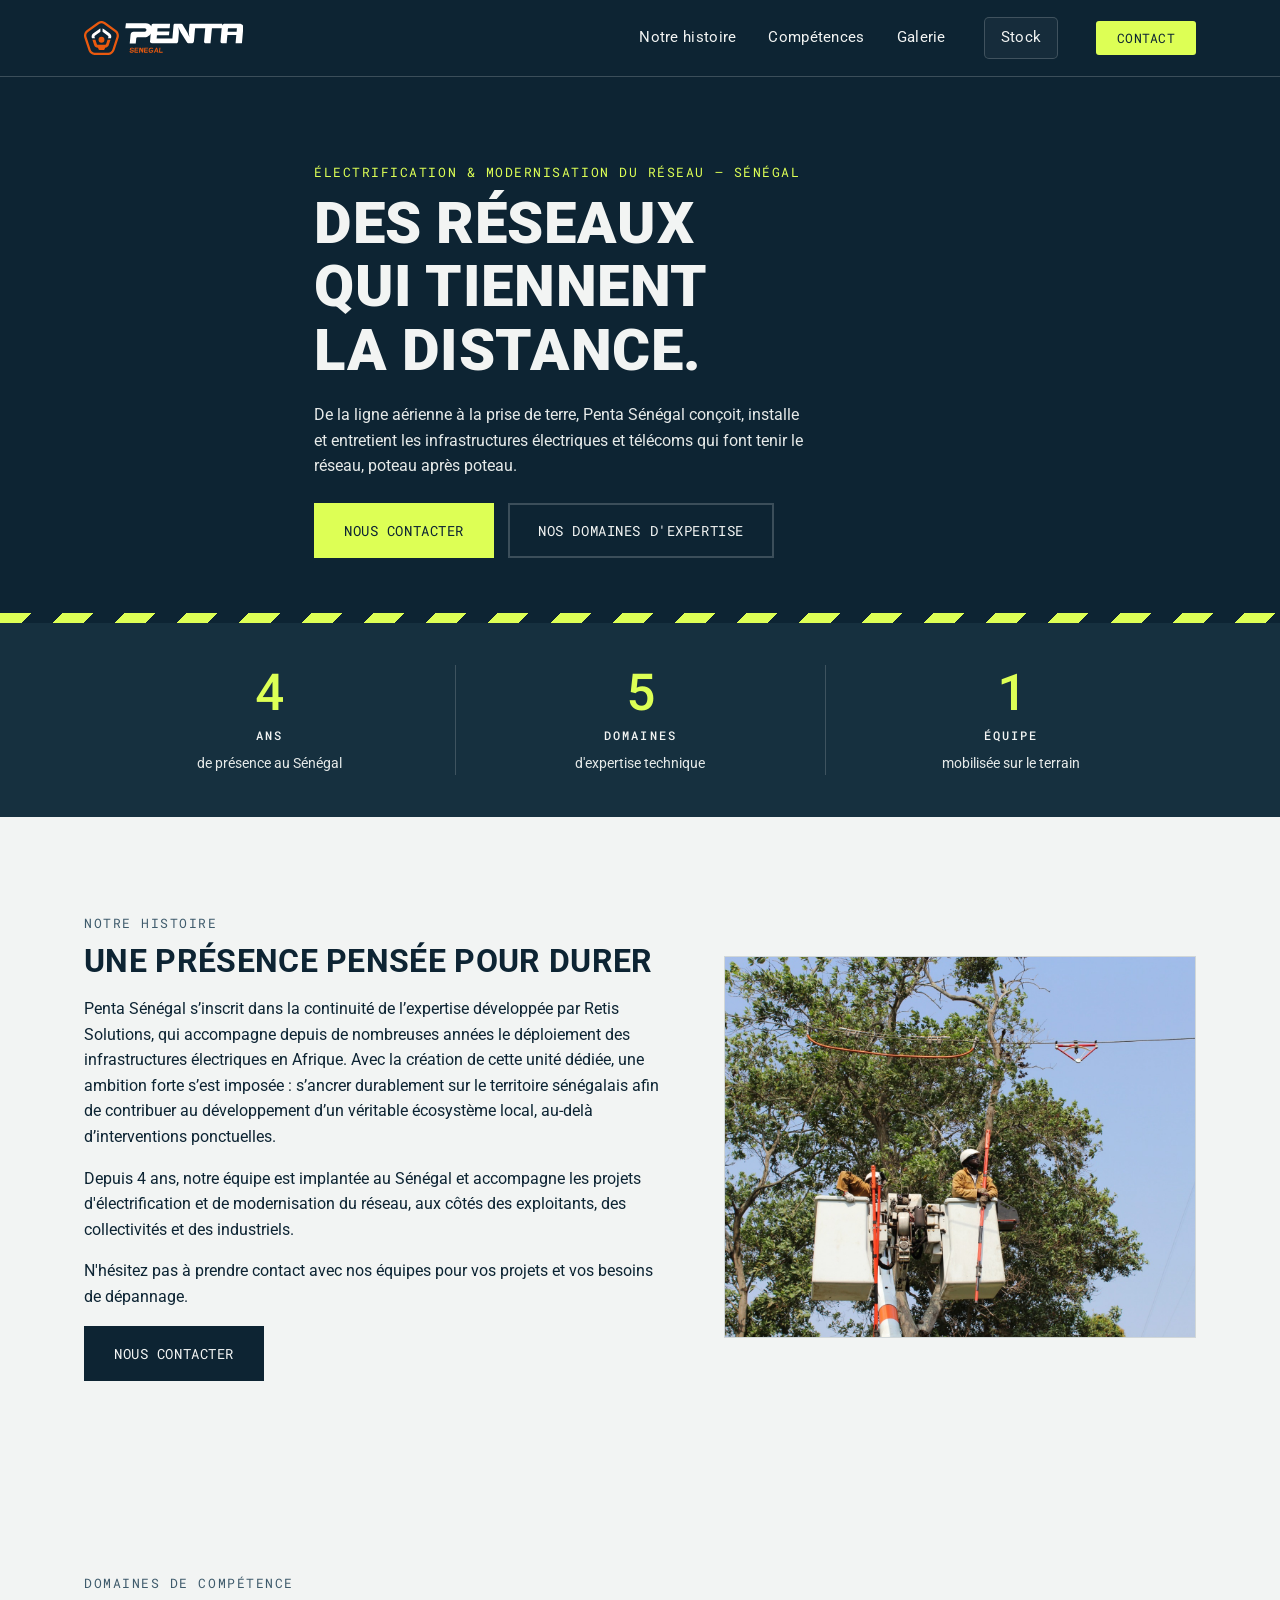
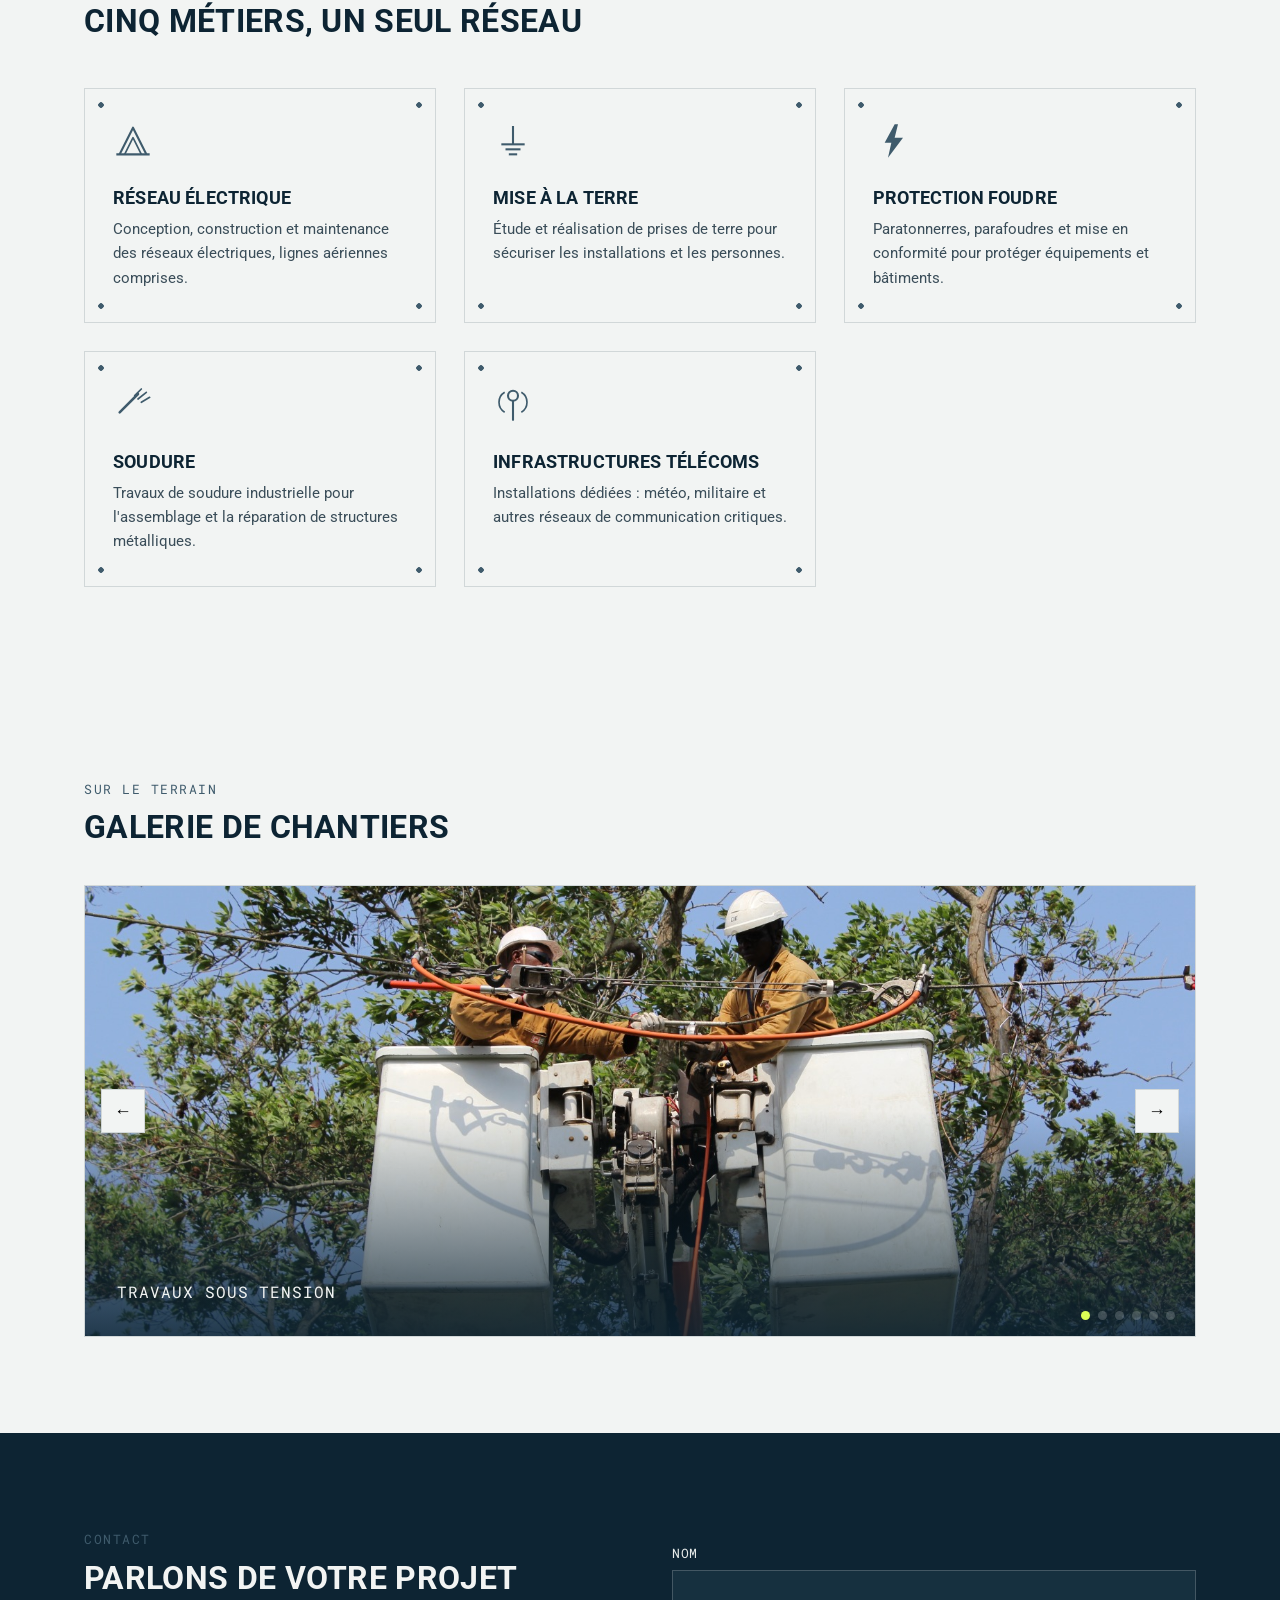
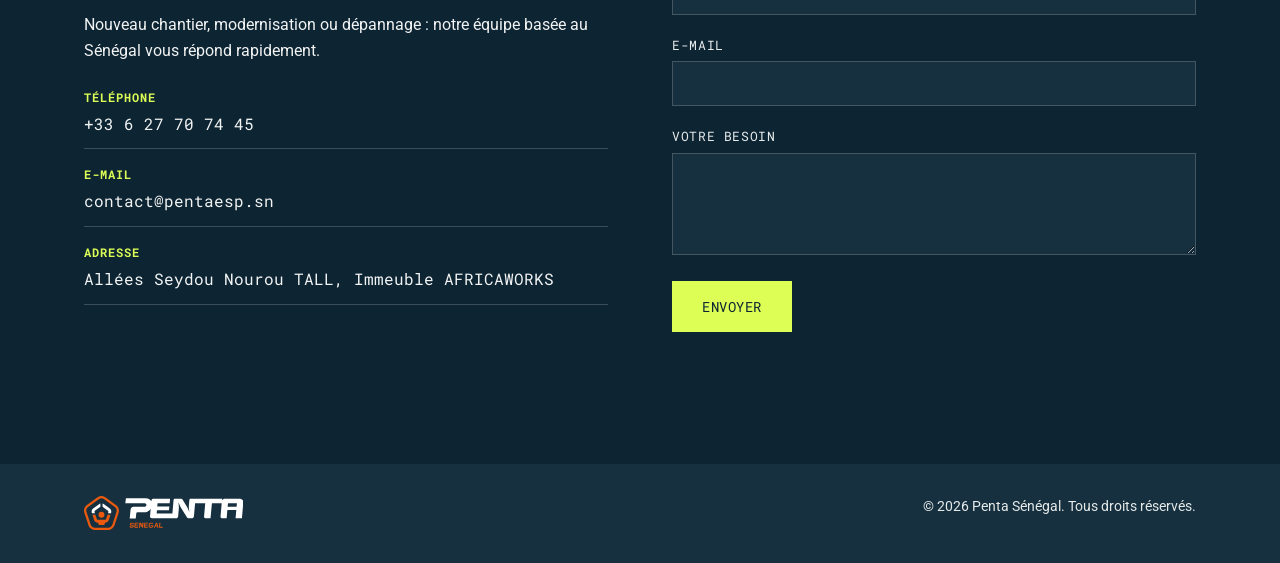
==== index.html @ 2e2f84c2 "Update index.html" ====
<!DOCTYPE html>
<html lang="fr">
<head>
<meta charset="UTF-8">
<meta name="viewport" content="width=device-width, initial-scale=1.0">
<title>Penta Sénégal — Réseaux électriques &amp; infrastructures</title>
<meta name="description" content="Penta Sénégal accompagne l'électrification et la modernisation du réseau : lignes aériennes, mise à la terre, protection foudre, soudure, infrastructures télécoms.">

<!-- 🔧 POLICE DU SITE : Roboto pour les titres et le texte, Roboto Mono pour
     les données techniques (stock, repères chiffrés). Pour changer de police,
     modifiez ce lien Google Fonts + les variables --font-* tout en haut de style.css -->
<link rel="preconnect" href="https://fonts.googleapis.com">
<link rel="preconnect" href="https://fonts.gstatic.com" crossorigin>
<link href="https://fonts.googleapis.com/css2?family=Roboto:wght@400;500;700;900&family=Roboto+Mono:wght@400;500&display=swap" rel="stylesheet">
<link rel="icon" type="image/svg+xml" href="favicon.svg">
<link rel="stylesheet" href="style.css">
</head>
<body>

<!-- 🔧 LOGO — sprite SVG unique réutilisé dans l'en-tête et le pied de page.
     Pour changer le logo, remplacez uniquement le contenu de ce <symbol>
     par le code interne d'un autre fichier .svg (garder le viewBox à jour). -->
<svg style="display:none" aria-hidden="true" xmlns="http://www.w3.org/2000/svg">
  <symbol id="logo-penta-senegal" viewBox="0 0 1199.71 256">
    <defs>
      <style>
      .cls-1 {
        fill: #fff;
      }

      .cls-2 {
        fill: #ea590e;
      }
      </style>
    </defs>
  <g id="Calque_1-2" data-name="Calque 1">
    <g>
      <path class="cls-2" d="M445.53,235.56c-.23,3.49-4.57,3.42-9.24,2.41l-9.67-20.67-2.74-7.49c.06,4.69.39,8.7.05,13.18l-.95,12.59c-.13,1.7-1.39,2.9-3.08,2.89l-5.59-.05,2.25-35.29c.1-1.57,1.33-2.29,2.78-2.25l9.29.26,7.1,15.43,3.12,8c-.84-6.39-.51-12.23.05-18.61.12-1.4-.25-4.03,1.08-4.79,2.54-.65,5.24-.11,7.86-.24l-2.32,34.63Z"/>
      <path class="cls-2" d="M363.86,238.67l-10.65.04c-6.49.02-10.81-5.73-9.71-12.45l7.34-.02c-.45,2.72,1.07,5.82,4.06,5.79l8.34-.1c2.48-.03,3.72-2.04,3.97-4.28.21-1.82-.37-3.36-2.38-3.73l-13.31-2.4c-5-.9-7.04-4.83-6.62-9.53.46-5.12,3.12-9.24,8.57-10.51,4.19-.98,8.92-.85,13.4-.43,5.89.55,9.43,6.04,8.35,11.4l-7.15-.16c.13-1.98-.66-4.65-2.75-4.67l-8.89-.09c-1.91-.02-3.28,1.62-3.62,2.82-.52,1.88-.35,4.2,1.66,4.61l13.71,2.79c2.66.54,5.71,2.14,6.43,4.98s.46,6.57-.7,9.38c-1.63,3.93-5.78,6.12-10.05,6.59Z"/>
      <path class="cls-2" d="M507.51,232.35c3.56-.04,5.44-3.68,5.98-6.97l-11.18.05.08-5.93,19.03.51-.43,5.72c-.54,7.13-6.32,12.81-13.61,13.29l-9.99-.07c-6.46-.66-11.14-6.05-10.62-12.45l.99-12.21c.58-7.14,6.55-12.56,13.72-13l9.63.05c5.01.03,9.25,3.65,10.48,8.95-2.85-.11-5.69.13-8.58-.58-.93-.23-1.7-1.83-3.22-1.79l-9.37.23c-3.13.7-5.1,4.05-5.35,7.08l-.88,10.78c-.25,3.11,1.94,6.47,5.15,6.43l8.15-.09Z"/>
      <path class="cls-2" d="M479.51,222.46h-19.58s-.71,9.33-.71,9.33h20.99s-.5,6.61-.5,6.61l-23.74-.03c-2.23-.34-4.65-1.95-4.44-4.43l2.81-32.95h28.57s-.55,6.47-.55,6.47h-21.04s-.63,8.53-.63,8.53h19.45s-.63,6.46-.63,6.46Z"/>
      <path class="cls-2" d="M407.21,222.57l-19.64.1-.76,9.33h21.07s-.59,6.46-.59,6.46h-23.88c-2-.33-4.46-1.8-4.27-4.07l2.81-33.22h28.54s-.45,6.47-.45,6.47l-21.17-.02-.66,8.56h19.53s-.52,6.39-.52,6.39Z"/>
      <path class="cls-2" d="M553.63,238.88l-2.59-8.8h-13.88s-4.2,8.56-4.2,8.56l-7.72-.11,17.79-36.83c3.49-.52,6.88-.21,7.68,2.41l10.66,34.74-7.75.03ZM549.58,223.66l-3.83-12.92-6.07,13.19,9.89-.27Z"/>
      <path class="cls-2" d="M592.8,232.24l-.47,6.69-23.21-.2c-2.61-.02-4.33-2.35-4.12-4.76l2.82-32.41h7.49s-2.69,30.66-2.69,30.66l20.18.02Z"/>
      <path class="cls-1" d="M713.56,71.21c1.19,9,1.02,17.67.21,26.84l-4.78,53.62c-.77,8.68-6.66,15.31-15.28,15.32l-182.24.03c-7.95,0-15.11-4.16-14.48-11.59l4.93-57.92c.63-.77-.43-1.34-.58-.66-5.32,9.97-13.74,17.13-24.21,20.93-6.88,2.49-13.84,3.99-21.34,4l-53.38.06c-4.59.11-8.17,3.08-8.64,7.68l-4.04,39.52h-45.43s2.03-22.04,2.03-22.04l4.47-44.55c1.15-11.43,10.21-20.68,22.22-20.78l85.23-.71c6.27-.05,10.43-5.05,11.33-10.68.64-3.98.45-8.08-2.51-11.01-2.73-2.71-6.71-3.96-10.77-3.96l-73.93-.02-71.4.05,4.82-38.23,149.48.02c17.35.88,33.98,6.49,41.02,23.16-.07,1.03,1.12.69.86-.2l1.46-10.75c2.03-7.89,9.2-9.39,17.35-9.43h122.42s-3,34.65-3,34.65l-91.5-.03-2.16,24.81h91.07s-2.41,27.79-2.41,27.79l-91.08-.02-2.19,24.77,118.37.02,8.92-101.68c.37-4.17,2.74-7.25,6.19-8.94,2.54-.87,4.97-1.45,7.76-1.45l43.39.1c3.95,0,6.96,2.09,8.94,5.29l32.97,53.36,6.5,12.62,13.07,29.08-3.27-25.82c-1.02-8.03-.95-15.8-.21-23.94l3.92-43.11c.28-3.05,3.13-7.51,6.7-7.51l240.25-.08-.85,13.54c3.93-8.8,11.49-13.56,21.04-13.55l108.81.09c13.65.01,27.67,6.52,30.09,20.12l-.21,9.45-10.25,116.46c0,.92-.27,1.02-1.04,1.01l-46.67-.05.08-2.46,5.18-59.54h-67.03s-5.38,62.06-5.38,62.06l-36.14-.04c-6.16.05-10.05-4.47-10.39-10.7l8.86-101.77h-73.32s-9.76,112.49-9.76,112.49l-40.81-.06c-5.39,0-8.4-4.39-8.91-9.74l8.92-102.71-76.4-.04-8.43,96.76c-.82,8.08-4.77,15.73-12.79,15.7l-29.23-.11c-2.84-.01-6.91-.68-8.61-3.38l-48.25-76.56-7.58-15.48-10.48-24.65M1149.15,80.56l2.24-26.19h-67.03s-2.25,26.24-2.25,26.24l67.05-.05Z"/>
      <g>
        <path class="cls-2" d="M136.94,0c8.13,1.62,16.57,3.65,23.72,8.9l82.29,60.43c18.63,13.68,24.09,37.76,17.06,59.2l-29.46,89.93c-6.56,20.02-22.81,34.93-43.61,37.54h-108.96c-19.11-1.81-37.52-15.17-43.66-33.82L1.89,123.67c-1.21-3.66-1.21-7.04-1.63-10.61-1.83-15.56,6.37-34.81,19.22-44.09L99.55,11.15c8.39-6.06,17.38-9.84,27.39-11.15h10ZM182.54,238.92c15.14-1.25,26.73-11.09,31.3-25.14l30.61-94.13c4.28-13.16-.85-28.52-12-36.7l-80.73-59.19c-11.94-8.75-28.41-8.38-40.33.21L30.65,82.16c-11.86,8.55-16.1,24.47-11.58,38.21l31.55,95.96c4.31,13.12,16.51,21.25,29.99,22.61h101.93Z"/>
        <g>
          <path class="cls-2" d="M187.43,178.75c-3.58,13.15-15.08,21.63-28.39,21.8l-3.21,9.42c-1.5,4.39-6.06,7.61-10.87,7.61h-25.55c-4.72,0-9.18-3.02-10.69-7.33l-3.39-9.73c-13.37.35-25.09-7.96-29.18-20.74l-12.78-39.28,22.7.09,11.02,33.74c1.33,2.59,3.85,4.56,7,4.56l55.16-.02c3.75,0,6.51-2.73,7.48-6.05l10.62-32.3h22.64s-12.56,38.25-12.56,38.25Z"/>
          <path class="cls-1" d="M180.8,130.22l3.08-9.76c1.15-3.94-.69-6.95-3.79-9.21l-40.35-29.55.02-24.47c3.19.84,5.67,2.03,8.25,3.79l44.16,32.13c12.02,8.74,17.03,23.31,11.07,37.2l-22.44-.13Z"/>
          <path class="cls-1" d="M79.53,120.59l2.98,9.45-22.58-.08c-5.28-12.1-2.59-27.16,8.38-35.12l45.45-32.96c3.18-1.99,5.98-3.85,9.65-4.62l-.02,24.27-41.7,30.15c-2.77,2-3.39,5.81-2.17,8.9Z"/>
          <ellipse class="cls-2" cx="131.63" cy="141.28" rx="22.07" ry="22.07"/>
        </g>
      </g>
    </g>
  </g>
  </symbol>
</svg>

<!-- ============ EN-TÊTE / NAVIGATION ============ -->
<header class="site-header" id="top">
  <div class="container header-inner">
    <!-- 🔧 LOGO : le dessin se modifie dans le <symbol id="logo-penta-senegal">
         tout en haut du body, pas ici. -->
    <a href="#top" class="logo" aria-label="Penta Sénégal">
      <svg class="logo-svg" viewBox="0 0 1199.71 256" role="img" aria-label="Penta Sénégal"><use href="#logo-penta-senegal"></use></svg>
    </a>

    <nav class="main-nav" id="main-nav">
      <a href="#histoire">Notre histoire</a>
      <a href="#competences">Compétences</a>
      <a href="#galerie">Galerie</a>
      <a href="stock.html" class="nav-stock">Stock</a>
      <a href="#contact" class="nav-cta">Contact</a>
    </nav>

    <button class="nav-toggle" id="nav-toggle" aria-label="Ouvrir le menu" aria-expanded="false">
      <span></span><span></span><span></span>
    </button>
  </div>
</header>

<main>

  <!-- ============ HERO ============ -->
  <section class="hero" id="accueil">
    <div class="container hero-inner">
      <p class="eyebrow">Électrification &amp; modernisation du réseau — Sénégal</p>
      <h1>Des réseaux<br>qui tiennent<br>la distance.</h1>
      <p class="hero-lead">
        De la ligne aérienne à la prise de terre, Penta Sénégal conçoit,
        installe et entretient les infrastructures électriques et
        télécoms qui font tenir le réseau, poteau après poteau.
      </p>
      <div class="hero-actions">
        <a href="#contact" class="btn btn-primary">Nous contacter</a>
        <a href="#competences" class="btn btn-outline">Nos domaines d'expertise</a>
      </div>
    </div>
  </section>

  <div class="hazard-stripe" aria-hidden="true"></div>

  <!-- Bandeau de repères façon "plaque signalétique" -->
  <section class="stats-strip">
  <div class="container stats-grid">

    <div class="stat">
      <span class="stat-number">4</span>
      <span class="stat-unit">ANS</span>
      <span class="stat-label">de présence au Sénégal</span>
    </div>

    <div class="stat">
      <span class="stat-number">5</span>
      <span class="stat-unit">DOMAINES</span>
      <span class="stat-label">d'expertise technique</span>
    </div>

    <div class="stat">
      <span class="stat-number">1</span>
      <span class="stat-unit">ÉQUIPE</span>
      <span class="stat-label">mobilisée sur le terrain</span>
    </div>

  </div>
</section>

  <!-- ============ HISTOIRE ============ -->
  <section class="histoire" id="histoire">
    <div class="container histoire-grid">
      <div class="histoire-text">
        <p class="eyebrow">Notre histoire</p>
        <h2>Une présence pensée pour durer</h2>
        <!-- MODIFIER ICI : texte de présentation -->
        <p>
          Penta Sénégal s’inscrit dans la continuité de l’expertise développée par Retis Solutions, 
          qui accompagne depuis de nombreuses années le déploiement des infrastructures électriques en Afrique. 
          Avec la création de cette unité dédiée, une ambition forte s’est imposée : 
          s’ancrer durablement sur le territoire sénégalais afin de contribuer au développement d’un véritable écosystème local, au-delà d’interventions ponctuelles.
        </p>
        <p>
          Depuis 4 ans, notre équipe est implantée au Sénégal et accompagne
          les projets d'électrification et de modernisation du réseau, aux
          côtés des exploitants, des collectivités et des industriels.
        </p>
        <p>
          N'hésitez pas à prendre contact avec nos équipes pour vos
          projets et vos besoins de dépannage.
        </p>
        <a href="#contact" class="btn btn-dark">Nous contacter</a>
      </div>

      <div class="histoire-visual">
        <!-- 🔧 IMAGE DE LA SECTION HISTOIRE : pour changer la photo,
             remplacez le fichier images/test.jpeg par la vôtre (même nom),
             ou changez directement le "src" ci-dessous. -->
        <img src="photo senegal 01.jpg" alt="Matériel de raccordement électrique utilisé par Penta Sénégal">
      </div>
    </div>
  </section>

  <!-- ============ DOMAINES DE COMPÉTENCE ============ -->
  <section class="competences" id="competences">
    <div class="container">
      <p class="eyebrow">Domaines de compétence</p>
      <h2>Cinq métiers, un seul réseau</h2>

      <div class="competences-grid">

        <article class="plate">
          <svg class="plate-icon" viewBox="0 0 48 48" fill="none">
            <path d="M8 40 L24 8 L40 40" stroke="var(--steel)" stroke-width="2.5" stroke-linejoin="round"/>
            <path d="M14 40 L24 20 L34 40" stroke="var(--steel)" stroke-width="2" stroke-linejoin="round"/>
            <line x1="4" y1="40" x2="44" y2="40" stroke="var(--steel)" stroke-width="2.5"/>
          </svg>
          <h3>Réseau électrique</h3>
          <p>Conception, construction et maintenance des réseaux électriques, lignes aériennes comprises.</p>
        </article>

        <article class="plate">
          <svg class="plate-icon" viewBox="0 0 48 48" fill="none">
            <line x1="24" y1="6" x2="24" y2="28" stroke="var(--steel)" stroke-width="2.5"/>
            <line x1="10" y1="28" x2="38" y2="28" stroke="var(--steel)" stroke-width="2.5"/>
            <line x1="15" y1="34" x2="33" y2="34" stroke="var(--steel)" stroke-width="2.5"/>
            <line x1="19" y1="40" x2="29" y2="40" stroke="var(--steel)" stroke-width="2.5"/>
          </svg>
          <h3>Mise à la terre</h3>
          <p>Étude et réalisation de prises de terre pour sécuriser les installations et les personnes.</p>
        </article>

        <article class="plate">
          <svg class="plate-icon" viewBox="0 0 48 48" fill="none">
            <path d="M26 4 L14 26 H22 L18 44 L36 20 H26 L30 4 Z" fill="var(--steel)"/>
          </svg>
          <h3>Protection foudre</h3>
          <p>Paratonnerres, parafoudres et mise en conformité pour protéger équipements et bâtiments.</p>
        </article>

        <article class="plate">
          <svg class="plate-icon" viewBox="0 0 48 48" fill="none">
            <line x1="8" y1="34" x2="30" y2="12" stroke="var(--steel)" stroke-width="3" stroke-linecap="round"/>
            <path d="M26 14 L34 6 M30 18 L40 10 M34 22 L44 16" stroke="var(--steel)" stroke-width="2" stroke-linecap="round"/>
          </svg>
          <h3>Soudure</h3>
          <p>Travaux de soudure industrielle pour l'assemblage et la réparation de structures métalliques.</p>
        </article>

        <article class="plate">
          <svg class="plate-icon" viewBox="0 0 48 48" fill="none">
            <line x1="24" y1="44" x2="24" y2="20" stroke="var(--steel)" stroke-width="2.5"/>
            <circle cx="24" cy="14" r="6" stroke="var(--steel)" stroke-width="2.5"/>
            <path d="M14 10 A14 14 0 0 0 14 34" stroke="var(--steel)" stroke-width="2"/>
            <path d="M34 10 A14 14 0 0 1 34 34" stroke="var(--steel)" stroke-width="2"/>
          </svg>
          <h3>Infrastructures télécoms</h3>
          <p>Installations dédiées : météo, militaire et autres réseaux de communication critiques.</p>
        </article>

      </div>
    </div>
  </section>

  <!-- ============ GALERIE / CARROUSEL ============ -->
  <section class="galerie" id="galerie">
    <div class="container">
      <p class="eyebrow">Sur le terrain</p>
      <h2>Galerie de chantiers</h2>

      <!-- MODIFIER ICI : remplacer chaque bloc .slide par une image réelle, par ex :
           <div class="slide"><img src="images/chantier-01.jpg" alt="..."></div>
           Le script.js n'a rien à changer, il détecte automatiquement le nombre de slides. -->
      <div class="carousel" id="carousel">
        <div class="carousel-track" id="carousel-track">
          <div class="slide slide-a"><img src="travaux sous tension.jpg" alt="Travaux sous tension"><span>Travaux sous tension</span></div>
          <div class="slide slide-a"><img src="travaux sous tension.jpg" alt="Travaux sous tension"><span>Travaux sous tension</span></div>
          <div class="slide slide-a"><span>Lignes aériennesTEST</span></div>
          <div class="slide slide-b"><span>Mise à la terre</span></div>
          <div class="slide slide-c"><span>Protection foudre</span></div>
          <div class="slide slide-d"><span>Infrastructures télécoms</span></div>
        </div>

        <button class="carousel-btn carousel-prev" id="carousel-prev" aria-label="Photo précédente">&#8592;</button>
        <button class="carousel-btn carousel-next" id="carousel-next" aria-label="Photo suivante">&#8594;</button>

        <div class="carousel-dots" id="carousel-dots"></div>
      </div>
    </div>
  </section>

  <!-- ============ CONTACT ============ -->
  <section class="contact" id="contact">
    <div class="container contact-grid">
      <div class="contact-info">
        <p class="eyebrow">Contact</p>
        <h2>Parlons de votre projet</h2>
        <p>
          Nouveau chantier, modernisation ou dépannage : notre équipe
          basée au Sénégal vous répond rapidement.
        </p>

        <!-- MODIFIER ICI : coordonnées réelles -->
        <ul class="contact-details">
          <li><strong>Téléphone</strong><span>+33 6 27 70 74 45</span></li>
          <li><strong>E-mail</strong><span>contact@pentaesp.sn</span></li>
          <li><strong>Adresse</strong><span>Allées Seydou Nourou TALL, Immeuble AFRICAWORKS</span></li>
        </ul>
      </div>

      <form class="contact-form" id="contact-form">

  <label for="nom">Nom</label>
  <input type="text" id="nom-contact" name="nom" required>

  <label for="email">E-mail</label>
  <input type="email" id="email-contact" name="email" required>

  <label for="message">Votre besoin</label>
  <textarea id="message-contact" name="message" rows="4" required></textarea>

  <button type="submit" class="btn btn-primary">
    Envoyer
  </button>

  <p class="form-note" id="form-note" role="status"></p>

</form>
    </div>
  </section>

</main>

<!-- ============ PIED DE PAGE ============ -->
<footer class="site-footer">
  <div class="container footer-inner">
    <span class="logo logo-footer">
      <svg class="logo-svg" viewBox="0 0 1199.71 256" role="img" aria-label="Penta Sénégal"><use href="#logo-penta-senegal"></use></svg>
    </span>
    <p>&copy; 2026 Penta Sénégal. Tous droits réservés.</p>
  </div>
</footer>



     
<script src="script.js"></script>
</body>
</html>
---- style.css ----
/* =========================================================
   PENTA SÉNÉGAL — feuille de style
   Palette et polices centralisées dans :root pour un
   réglage rapide sans toucher au reste du fichier.
   ========================================================= */

:root {
  /* =========================================================
     🔧 ZONE DE PERSONNALISATION — modifiez uniquement les
     valeurs ci-dessous pour changer les couleurs ou la police
     de TOUT le site. Le reste du fichier n'a pas besoin d'être
     touché : tout est construit à partir de ces variables.
     ========================================================= */

  --couleur-principale: #0D2433;   /* fonds sombres, textes, structure générale */
  --couleur-secondaire: #DDFF55;   /* accent : boutons, survols, éléments à mettre en avant */

  --font-titres: 'Roboto', sans-serif;   /* police des titres (h1, h2, h3, logo) */
  --font-texte: 'Roboto', sans-serif;    /* police du texte courant */
  --font-donnees: 'Roboto Mono', monospace; /* police des données techniques (stock, repères chiffrés) */

  /* =========================================================
     Le bloc ci-dessous est calculé à partir des 2 couleurs
     au-dessus. À ne modifier que si vous voulez affiner les
     nuances (fonds clairs, teintes intermédiaires, etc.).
     ========================================================= */
  --ink: var(--couleur-principale);
  --ink-soft: #16303F;      /* couleur principale légèrement éclaircie (fonds sombres secondaires) */
  --paper: #F2F4F3;         /* fond clair principal */
  --paper-dim: #E6EAE9;     /* fond clair légèrement grisé (bandeaux) */
  --steel: #3F5B6C;         /* teinte intermédiaire dérivée de la couleur principale — structure, icônes */
  --volt: var(--couleur-secondaire);
  --line: rgba(13, 36, 51, 0.14);
  --line-light: rgba(242, 244, 243, 0.2);

  /* Alias conservés pour le reste de la feuille de style */
  --font-display: var(--font-titres);
  --font-body: var(--font-texte);
  --font-mono: var(--font-donnees);

  --container-width: 1160px;
}

/* ---------- Base ---------- */
* { box-sizing: border-box; }

html { scroll-behavior: smooth; }

@media (prefers-reduced-motion: reduce) {
  html { scroll-behavior: auto; }
  * { animation-duration: 0.001ms !important; transition-duration: 0.001ms !important; }
}

body {
  margin: 0;
  font-family: var(--font-body);
  color: var(--ink);
  background: var(--paper);
  line-height: 1.6;
  -webkit-font-smoothing: antialiased;
}

h1, h2, h3 {
  font-family: var(--font-display);
  font-weight: 700;
  text-transform: uppercase;
  letter-spacing: 0.01em;
  margin: 0 0 0.5em;
  line-height: 1.15;
}

.hero h1 { font-weight: 900; }

p { margin: 0 0 1em; }

a { color: inherit; }

img { max-width: 100%; display: block; }

.container {
  max-width: var(--container-width);
  margin: 0 auto;
  padding: 0 24px;
}

.eyebrow {
  font-family: var(--font-mono);
  font-size: 0.8rem;
  letter-spacing: 0.12em;
  text-transform: uppercase;
  color: var(--steel);
  margin-bottom: 0.75em;
}
/* Sur fond sombre (hero), l'eyebrow passe en couleur secondaire pour rester lisible */
.hero .eyebrow { color: var(--volt); }

section { padding: 96px 0; }

:focus-visible {
  outline: 3px solid var(--volt);
  outline-offset: 2px;
}

/* ---------- Boutons ---------- */
.btn {
  display: inline-block;
  font-family: var(--font-mono);
  font-size: 0.9rem;
  letter-spacing: 0.04em;
  text-transform: uppercase;
  text-decoration: none;
  padding: 14px 28px;
  border: 2px solid transparent;
  transition: transform 0.15s ease, background 0.2s ease, color 0.2s ease;
}
.btn:hover { transform: translateY(-2px); }

.btn-primary {
  background: var(--volt);
  color: var(--ink);
  border-color: var(--volt);
}
.btn-primary:hover { background: transparent; color: var(--volt); border-color: var(--volt); }

.btn-outline {
  background: transparent;
  color: var(--paper);
  border-color: var(--line-light);
}
.btn-outline:hover { border-color: var(--volt); color: var(--volt); }

.btn-dark {
  background: var(--ink);
  color: var(--paper);
  border-color: var(--ink);
}
.btn-dark:hover { background: transparent; color: var(--ink); }

/* ---------- En-tête ---------- */
.site-header {
  position: sticky;
  top: 0;
  z-index: 50;
  background: var(--ink);
  border-bottom: 1px solid var(--line-light);
}

.header-inner {
  display: flex;
  align-items: center;
  justify-content: space-between;
  height: 76px;
}

.logo {
  display: inline-flex;
  align-items: center;
  text-decoration: none;
}
.logo-svg {
  height: 34px;
  width: auto;
  display: block;
}

.main-nav {
  display: flex;
  align-items: center;
  gap: 32px;
}
.main-nav a {
  color: var(--paper);
  text-decoration: none;
  font-size: 0.92rem;
  letter-spacing: 0.02em;
  position: relative;
  padding: 6px 0;
}
.main-nav a:not(.nav-cta)::after {
  content: '';
  position: absolute;
  left: 0; bottom: 0;
  width: 0; height: 2px;
  background: var(--volt);
  transition: width 0.2s ease;
}
.main-nav a:not(.nav-cta):hover::after { width: 100%; }

.main-nav a.nav-cta {
  display: inline-flex;
  align-items: center;
  justify-content: center;

  font-family: var(--font-mono);
  text-transform: uppercase;
  font-size: 0.8rem;
  text-decoration: none;

  background: var(--volt);
  color: var(--ink);

  padding: 10px 20px;      /* espace intérieur */
  border: 1px solid transparent;
  border-radius: 3px;

  line-height: 1;
  transition: background .2s ease, color .2s ease, border-color .2s ease;
}

.main-nav a.nav-cta:hover {
  background: transparent;
  border-color: var(--volt);
  color: var(--volt);
}

.nav-toggle {
  display: none;
  flex-direction: column;
  gap: 5px;
  background: none;
  border: none;
  cursor: pointer;
  padding: 8px;
}
.nav-toggle span {
  width: 24px; height: 2px;
  background: var(--paper);
}

.nav-stock{
    display: inline-flex;
    align-items: center;
    justify-content: center;

    padding: 8px 16px;
    margin: 0 6px;

    border: 1px solid rgba(255,255,255,.18);
    border-radius: 5px;

    background: rgba(255,255,255,.04);

    color: var(--paper);
    text-decoration: none;

    /* Même police que le menu */
    font-family: inherit;
    font-size: 0.92rem;
    font-weight: 400;
    letter-spacing: 0.02em;
    text-transform: none;

    transition: all .2s ease;
}

.nav-stock:hover{
    color: var(--volt);
    border-color: var(--volt);
    background: rgba(234,89,14,.08);
}

.main-nav a.nav-stock{
    padding: 8px 16px;
}

/* ---------- Hero ---------- */

.hero {
  background: var(--ink);
  color: var(--paper);
  padding: 85px 0 55px;
}

.hero-inner {
  max-width: 700px;
}

.hero h1 {
  font-size: clamp(2.2rem, 5vw, 3.6rem);
  color: var(--paper);
  line-height: 1.1;
  margin-bottom: 0.35em;
}

.hero-lead {
  font-size: 1rem;
  color: var(--paper-dim);
  max-width: 500px;
  margin-bottom: 1.5em;
}

.hero-actions {
  display: flex;
  gap: 14px;
  flex-wrap: wrap;
}

/* ---------- Bande de signalisation (signature visuelle) ---------- */
.hazard-stripe {
  height: 10px;
  background: repeating-linear-gradient(
    135deg,
    var(--volt) 0 22px,
    var(--ink) 22px 44px
  );
}

/* ---------- Bandeau chiffres clés premium ---------- */

.stats-strip {
  background: var(--ink-soft);
  color: var(--paper);
  padding: 42px 0;
}

.stats-grid {
  display: grid;
  grid-template-columns: repeat(3, 1fr);
}

.stat {
  display: flex;
  flex-direction: column;
  align-items: center;
  justify-content: center;
  text-align: center;

  padding: 0 40px;

  border-left: 1px solid rgba(242, 244, 243, 0.18);
}

.stat:first-child {
  border-left: none;
}


.stat-number {
  font-family: var(--font-mono);
  font-size: 3.2rem;
  font-weight: 500;
  line-height: 1;

  color: var(--volt);
  letter-spacing: -0.04em;
}


.stat-unit {
  margin-top: 10px;

  font-family: var(--font-mono);
  font-size: 0.75rem;
  font-weight: 500;

  text-transform: uppercase;
  letter-spacing: 0.18em;

  color: var(--paper);
}


.stat-label {
  margin-top: 8px;

  font-size: 0.85rem;
  color: var(--paper-dim);

  text-align: center;
}

/* ---------- Histoire ---------- */
.histoire-grid {
  display: grid;
  grid-template-columns: 1.1fr 0.9fr;
  gap: 64px;
  align-items: center;
}
.histoire-text h2 { font-size: 2rem; }
.histoire-visual {
  border: 1px solid var(--line);
  overflow: hidden;
}
.histoire-visual img {
  width: 100%;
  height: 100%;
  min-height: 380px;
  object-fit: cover;
  display: block;
}

/* ---------- Domaines de compétence ---------- */
.competences h2 { font-size: 2rem; max-width: 640px; }

.competences-grid {
  margin-top: 48px;
  display: grid;
  grid-template-columns: repeat(3, 1fr);
  gap: 28px;
}

.competences-grid .plate {
  grid-column: auto;
}


/* Carte "plaque" : coins pointés comme des rivets, obtenus en pur CSS
   (pas de balises supplémentaires nécessaires). */
.plate {
  position: relative;
  background: var(--paper);
  border: 1px solid var(--line);
  padding: 32px 28px;
  background-image:
    radial-gradient(circle at 16px 16px, var(--steel) 2.5px, transparent 3px),
    radial-gradient(circle at calc(100% - 16px) 16px, var(--steel) 2.5px, transparent 3px),
    radial-gradient(circle at 16px calc(100% - 16px), var(--steel) 2.5px, transparent 3px),
    radial-gradient(circle at calc(100% - 16px) calc(100% - 16px), var(--steel) 2.5px, transparent 3px);
}
.plate-icon { width: 40px; height: 40px; margin-bottom: 20px; }
.plate h3 { font-size: 1.1rem; margin-bottom: 0.5em; }
.plate p { font-size: 0.95rem; color: var(--ink); opacity: 0.8; margin: 0; }

/* ---------- Stock ---------- */
.stock { background: var(--paper-dim); }
.section-lead { max-width: 560px; color: var(--steel); }

.stock-table {
  margin-top: 32px;
  border: 1px solid var(--line);
  background: var(--paper);
}
.stock-row {
  display: grid;
  grid-template-columns: 2fr 1.4fr 1fr 1fr;
  padding: 16px 20px;
  border-bottom: 1px solid var(--line);
  font-size: 0.95rem;
  align-items: center;
}
.stock-row:last-child { border-bottom: none; }
.stock-head {
  font-family: var(--font-mono);
  text-transform: uppercase;
  font-size: 0.78rem;
  letter-spacing: 0.06em;
  color: var(--steel);
  background: var(--paper-dim);
}
.stock-row .qty { font-family: var(--font-mono); }

.status {
  display: inline-flex;
  align-items: center;
  gap: 8px;
  font-family: var(--font-mono);
  font-size: 0.82rem;
  text-transform: uppercase;
}
.status::before {
  content: '';
  width: 9px; height: 9px;
  border-radius: 50%;
  background: var(--dot-color, var(--steel));
}
.status.en-stock { --dot-color: var(--volt); }
.status.faible { --dot-color: var(--steel); }
.status.rupture { --dot-color: var(--steel); opacity: 0.6; }

/* ---------- Galerie / carrousel ---------- */
.galerie h2 { font-size: 2rem; }

.carousel {
  position: relative;
  margin-top: 40px;
  overflow: hidden;
  border: 1px solid var(--line);
}
.carousel-track {
  display: flex;
  transition: transform 0.4s ease;
}
.slide {
  position: relative;
  min-width: 100%;
  height: 450px;
  overflow: hidden;
  display: flex;
  align-items: flex-end;
  padding: 32px;
  color: var(--paper);
  font-family: var(--font-mono);
  text-transform: uppercase;
  letter-spacing: 0.06em;
}

/* Image plein écran */
.slide img {
  position: absolute;
  inset: 0;
  width: 100%;
  height: 100%;
  object-fit: cover;
}

/* Dégradé sombre pour garder le texte lisible */
.slide::after {
  content: "";
  position: absolute;
  left: 0;
  right: 0;
  bottom: 0;
  height: 50%;
  background: linear-gradient(
    0deg,
    rgba(13,36,51,0.85),
    rgba(13,36,51,0)
  );
}

/* Texte au-dessus de l'image */
.slide span {
  position: relative;
  z-index: 2;
  font-size: 1rem;
}
/* Fonds provisoires distincts pour chaque slide — à remplacer par de vraies photos */
.slide-a { background: linear-gradient(160deg, var(--steel), var(--ink)); }
.slide-b { background: linear-gradient(160deg, var(--ink-soft), var(--ink)); }
.slide-c { background: linear-gradient(160deg, var(--ink-soft), var(--steel)); }
.slide-d { background: linear-gradient(160deg, var(--ink), var(--steel)); }

.carousel-btn {
  position: absolute;
  top: 50%;
  transform: translateY(-50%);
  background: var(--paper);
  border: 1px solid var(--line);
  width: 44px; height: 44px;
  cursor: pointer;
  font-size: 1.1rem;
}
.carousel-btn:hover { background: var(--volt); }
.carousel-prev { left: 16px; }
.carousel-next { right: 16px; }

.carousel-dots {
  position: absolute;
  bottom: 16px;
  right: 20px;
  display: flex;
  gap: 8px;
}
.carousel-dots button {
  width: 9px; height: 9px;
  border-radius: 50%;
  border: none;
  background: var(--line-light);
  cursor: pointer;
  padding: 0;
}
.carousel-dots button.active { background: var(--volt); }

/* ---------- Contact ---------- */
.contact { background: var(--ink); color: var(--paper); }
.contact h2 { font-size: 2rem; color: var(--paper); }
.contact-grid {
  display: grid;
  grid-template-columns: 1fr 1fr;
  gap: 64px;
}
.contact-details {
  list-style: none;
  margin: 24px 0 0;
  padding: 0;
  display: flex;
  flex-direction: column;
  gap: 16px;
}
.contact-details li {
  display: flex;
  flex-direction: column;
  border-bottom: 1px solid var(--line-light);
  padding-bottom: 12px;
  font-family: var(--font-mono);
}
.contact-details strong {
  font-size: 0.75rem;
  text-transform: uppercase;
  letter-spacing: 0.08em;
  color: var(--volt);
  margin-bottom: 4px;
}

.contact-form {
  display: flex;
  flex-direction: column;
  gap: 6px;
}
.contact-form label {
  font-family: var(--font-mono);
  font-size: 0.8rem;
  text-transform: uppercase;
  letter-spacing: 0.05em;
  color: var(--paper-dim);
  margin-top: 14px;
}
.contact-form input,
.contact-form textarea {
  font-family: var(--font-body);
  font-size: 1rem;
  padding: 12px 14px;
  background: var(--ink-soft);
  border: 1px solid var(--line-light);
  color: var(--paper);
}
.contact-form input:focus,
.contact-form textarea:focus {
  border-color: var(--volt);
  outline: none;
}
.contact-form button { margin-top: 20px; align-self: flex-start; }
.form-note {
  font-family: var(--font-mono);
  font-size: 0.85rem;
  color: var(--volt);
  min-height: 1.2em;
}

/* ---------- Pied de page ---------- */
.site-footer {
  background: var(--ink-soft);
  color: var(--paper-dim);
  padding: 32px 0;
}
.footer-inner {
  display: flex;
  align-items: center;
  justify-content: space-between;
  flex-wrap: wrap;
  gap: 16px;
  font-size: 0.85rem;
}

/* =========================================================
   Responsive
   ========================================================= */
@media (max-width: 900px) {
  .histoire-grid { grid-template-columns: 1fr; }
  .histoire-visual { order: -1; }
  .competences-grid { grid-template-columns: repeat(2, 1fr); }
  .contact-grid { grid-template-columns: 1fr; }
}

@media (max-width: 720px) {
  section { padding: 64px 0; }
  .main-nav {
    position: absolute;
    top: 76px; left: 0; right: 0;
    background: var(--ink);
    flex-direction: column;
    align-items: flex-start;
    gap: 0;
    padding: 8px 24px 24px;
    border-bottom: 1px solid var(--line-light);
    display: none;
  }
  .main-nav.open { display: flex; }
  .main-nav a { width: 100%; padding: 12px 0; }
  .nav-cta { margin-top: 12px; }
  .nav-toggle { display: flex; }
  .stats-grid { grid-template-columns: 1fr; gap: 16px; }
  .stat { border-left: none; padding-left: 0; }
  .competences-grid { grid-template-columns: 1fr; }
  .stock-row { grid-template-columns: 1.6fr 1fr 0.6fr 1fr; font-size: 0.85rem; padding: 12px; }
}

@media (max-width: 900px) {
  .competences-grid {
    grid-template-columns: repeat(2, 1fr);
  }
}

@media (max-width: 600px) {
  .competences-grid {
    grid-template-columns: 1fr;
}


}


@media (max-width: 600px) {

  .competences-grid {
    grid-template-columns: 1fr;
  }

}


/* ==========================
   PAGE STOCK
========================== */


.stock-page {

padding:100px 0;

min-height:80vh;

}



.hidden {

display:none;

}



/* POPUP STOCK */

.stock-modal {

position:fixed;

inset:0;

background:rgba(13,36,51,0.85);

display:flex;

align-items:center;

justify-content:center;

z-index:100;

}



.stock-box {


width:420px;

background:var(--paper);

padding:40px;

border:1px solid var(--line);

box-shadow:0 20px 50px rgba(0,0,0,0.25);

}



.stock-box h2 {

margin-bottom:15px;

}



.stock-box p {

color:var(--steel);

}



.stock-box input {


width:100%;

margin-bottom:14px;

padding:14px 16px;

font-family:var(--font-body);

border:1px solid var(--line);

background:white;

}



.stock-box input:focus {

outline:none;

border-color:var(--volt);

}



.stock-box .btn {

margin-top:10px;

width:100%;

}



#stock-message {

font-size:0.85rem;

color:#c0392b;

margin-top:15px;

}

#validate-stock:hover {
  color: var(--couleur-principale);
  
}


/* TABLE STOCK */


.stock-table {

margin-top:40px;

background:var(--paper);

border:1px solid var(--line);

}


.stock-row {

display:grid;

grid-template-columns:2fr 1.4fr 1fr 1fr;

padding:16px 20px;

border-bottom:1px solid var(--line);

align-items:center;

}



.stock-head {

font-family:var(--font-mono);

text-transform:uppercase;

font-size:.8rem;

background:var(--paper-dim);

color:var(--steel);

}



.qty {

font-family:var(--font-mono);

}



.status {

font-family:var(--font-mono);

font-size:.85rem;

}



.status::before {

content:"";

display:inline-block;

width:8px;

height:8px;

border-radius:50%;

margin-right:8px;

background:var(--steel);

}



.en-stock::before {

background:var(--volt);

}
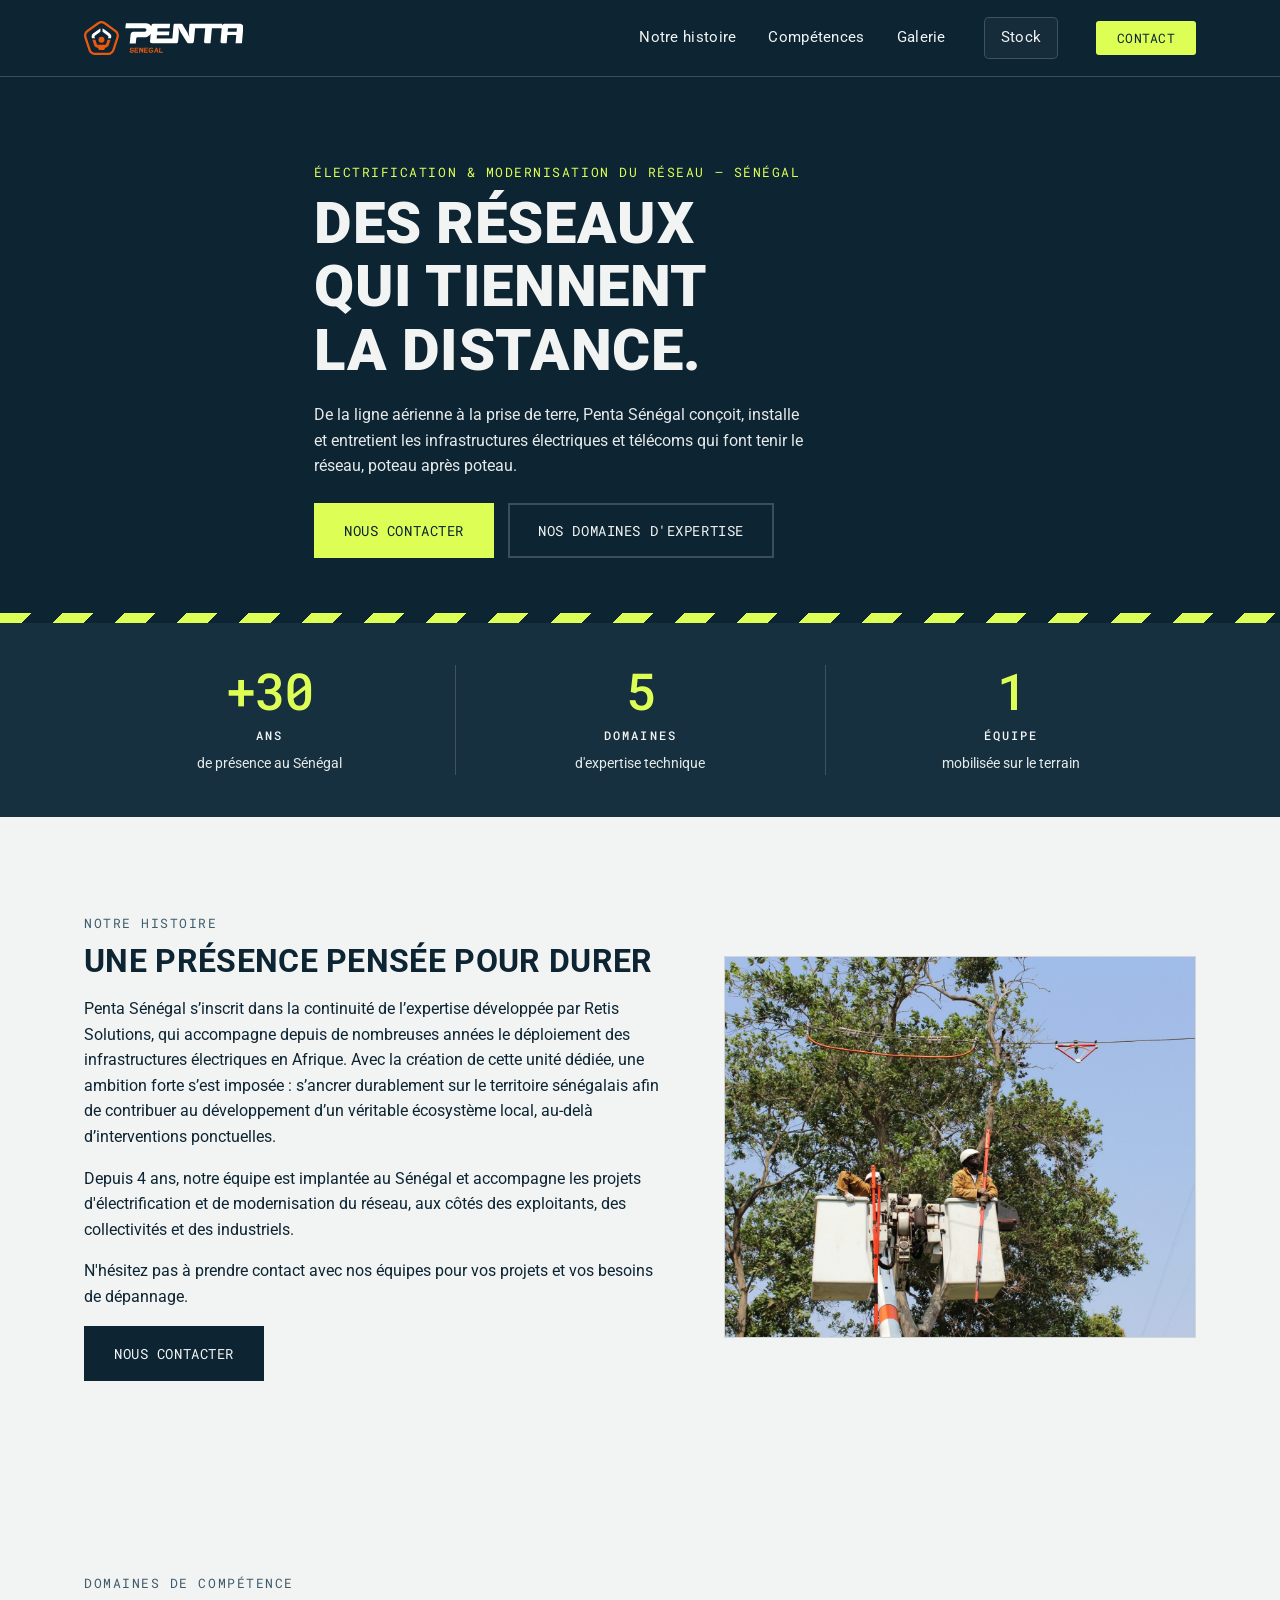
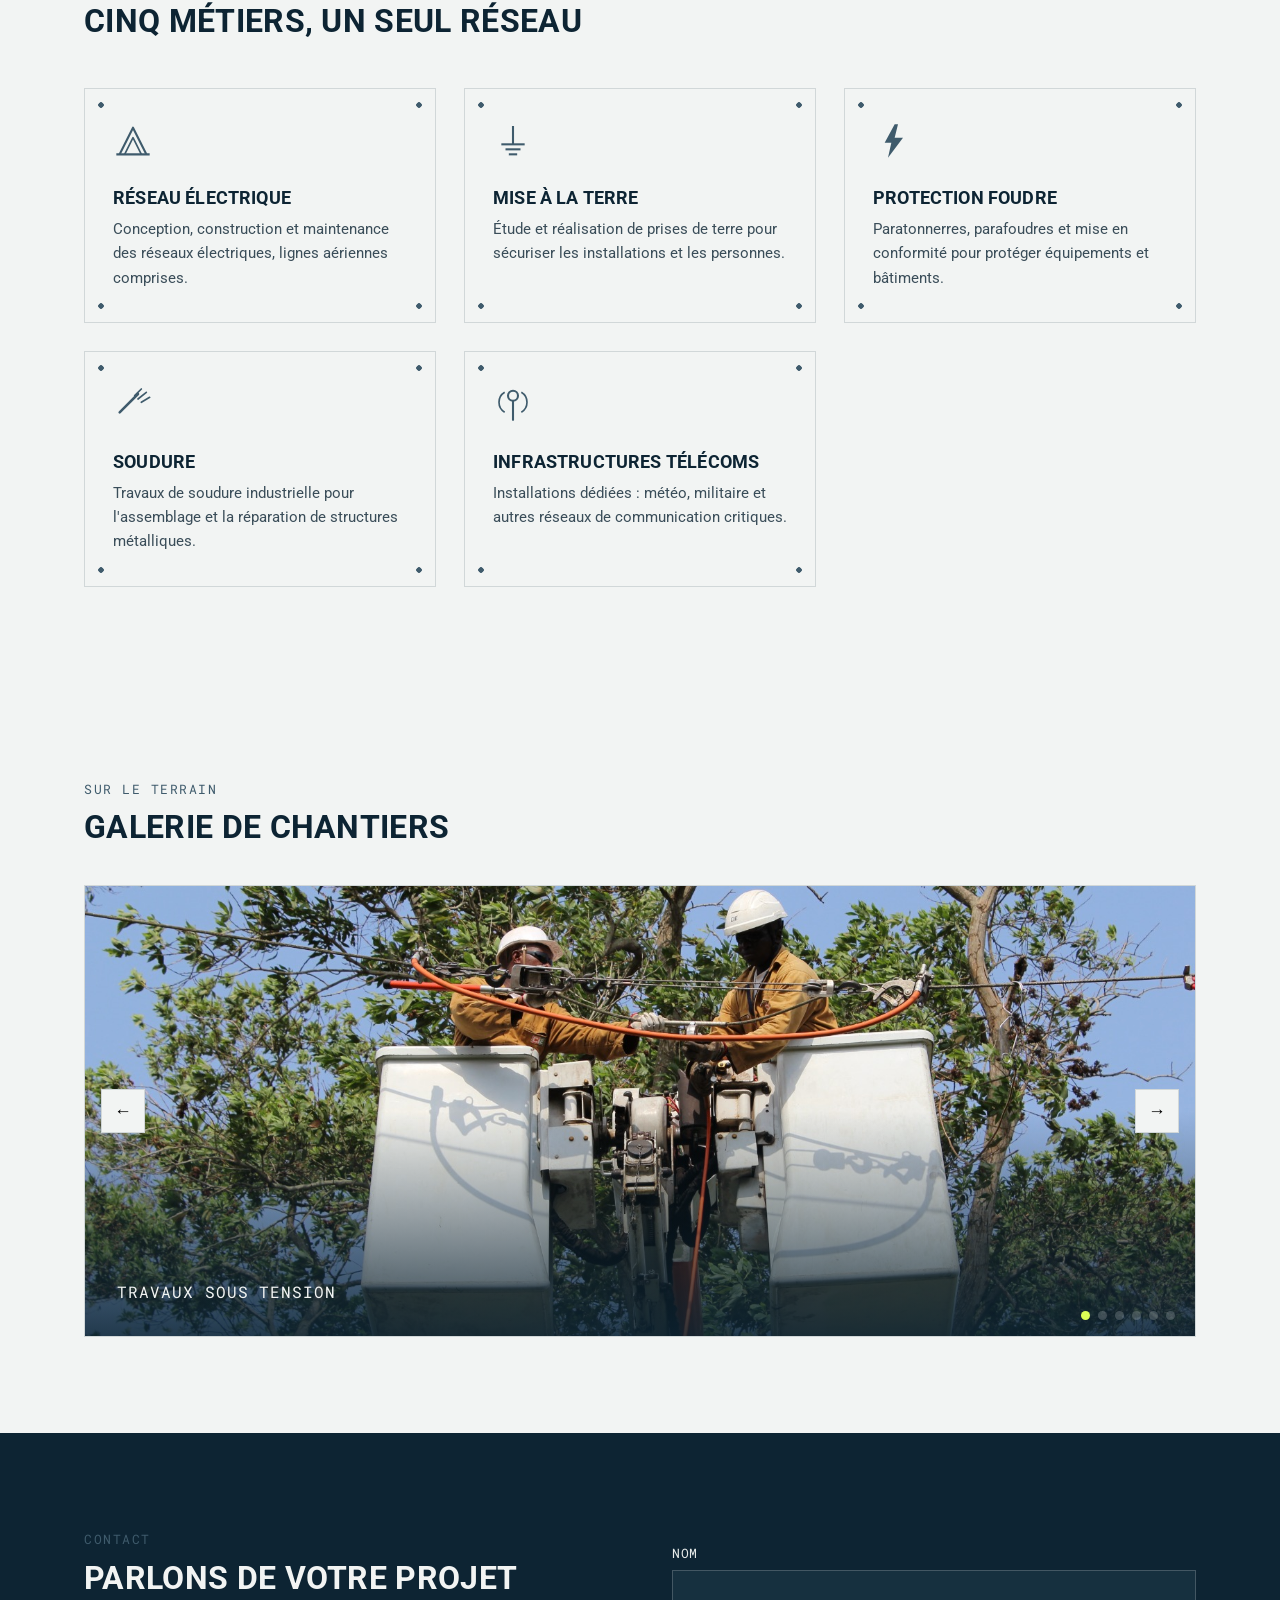
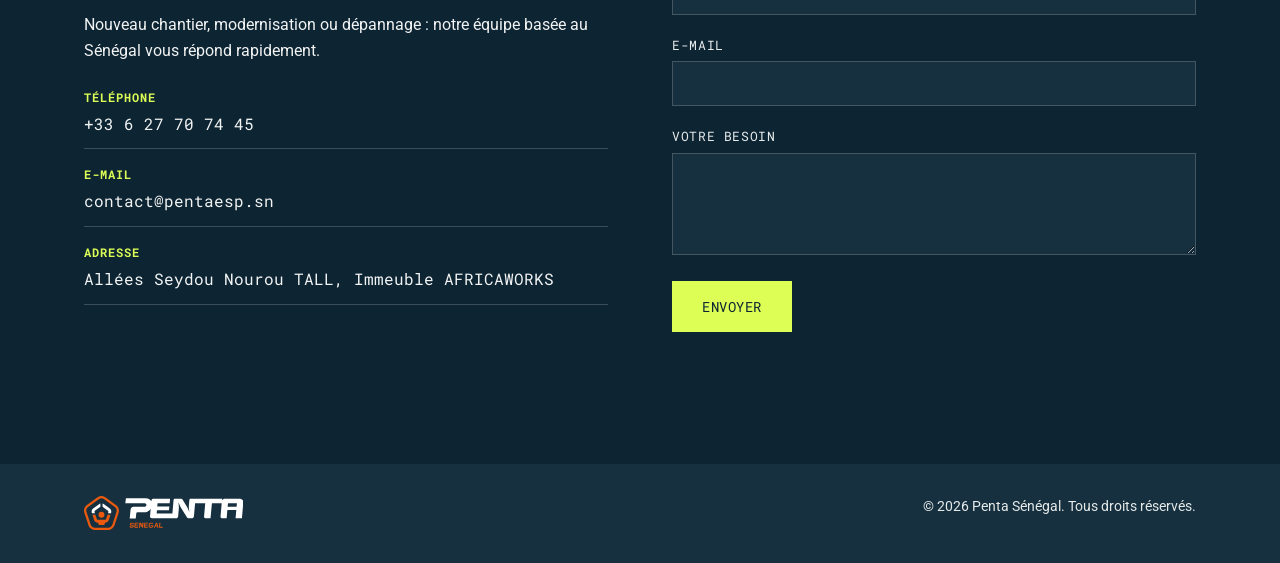
==== commit 3b494c99: "Update index.html" ====
--- a/index.html
+++ b/index.html
@@ -106,7 +106,7 @@
   <div class="container stats-grid">
 
     <div class="stat">
-      <span class="stat-number">4</span>
+      <span class="stat-number">+30</span>
       <span class="stat-unit">ANS</span>
       <span class="stat-label">de présence au Sénégal</span>
     </div>
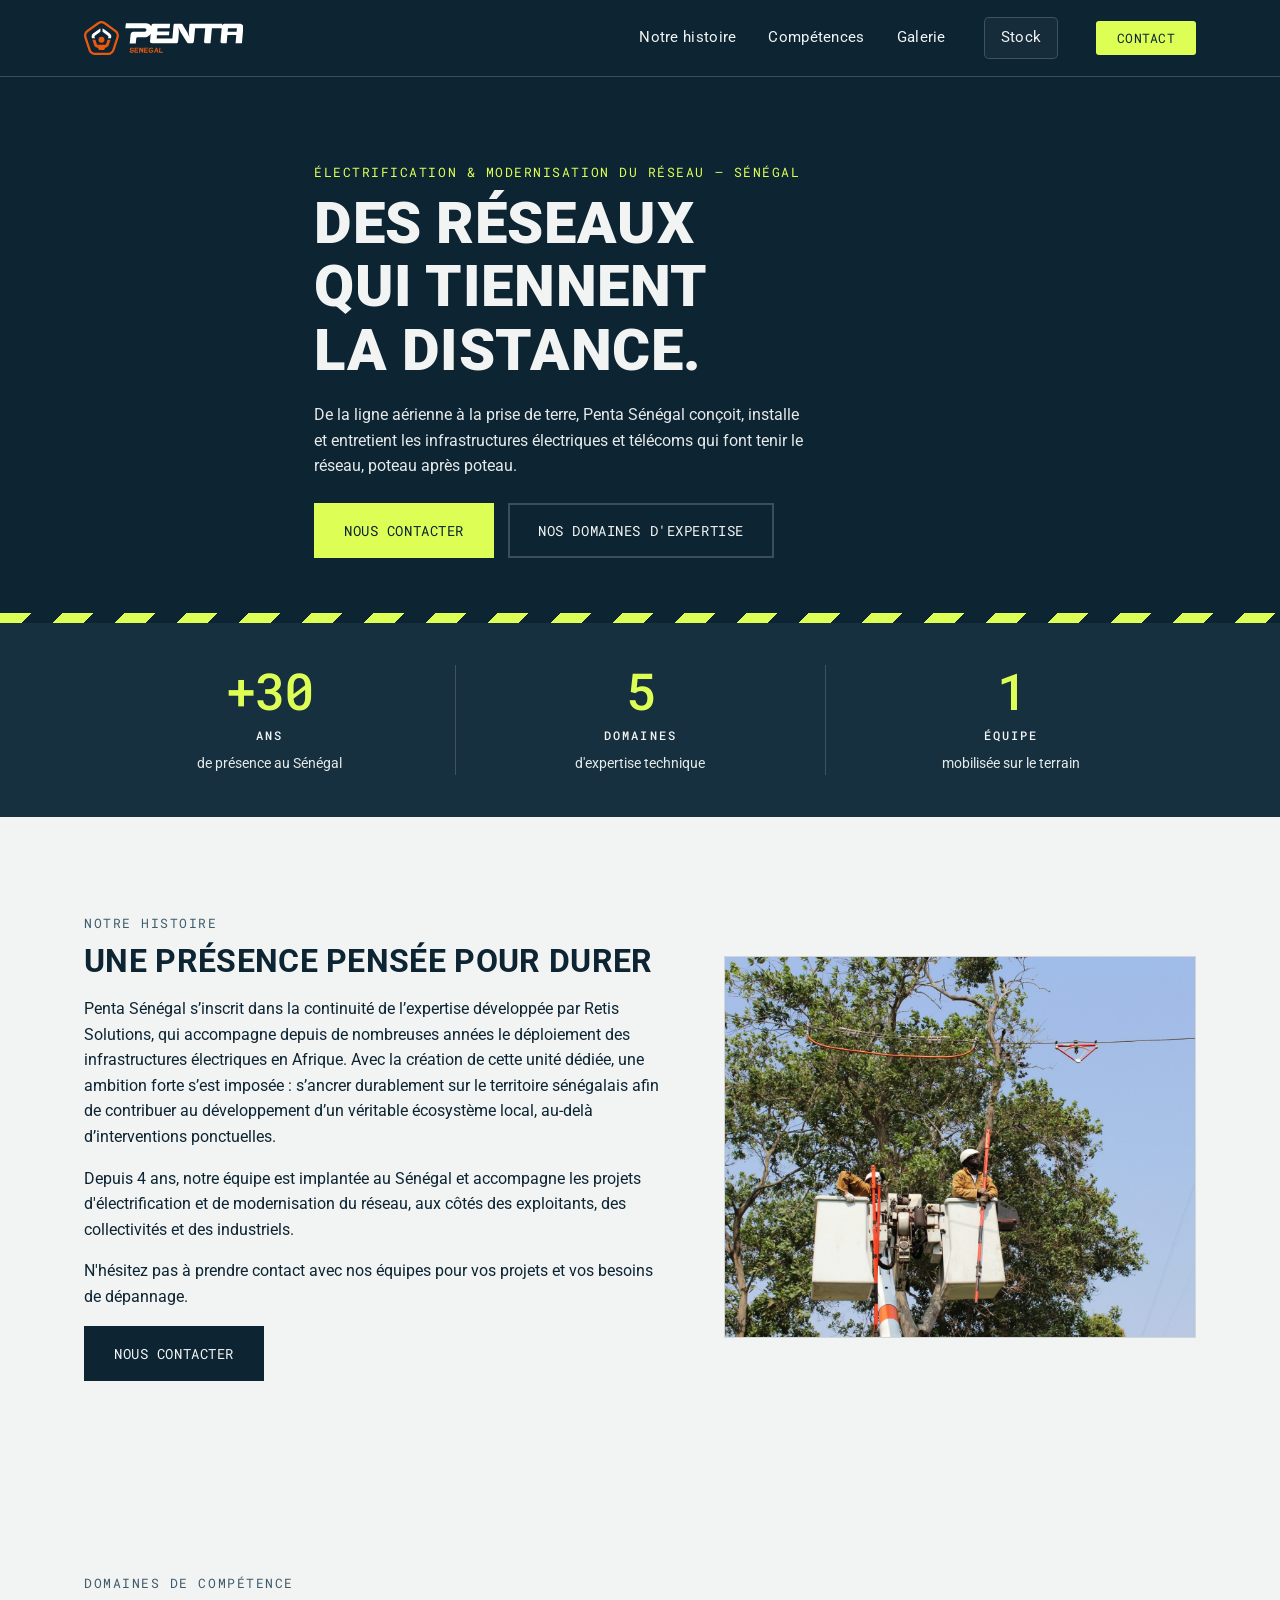
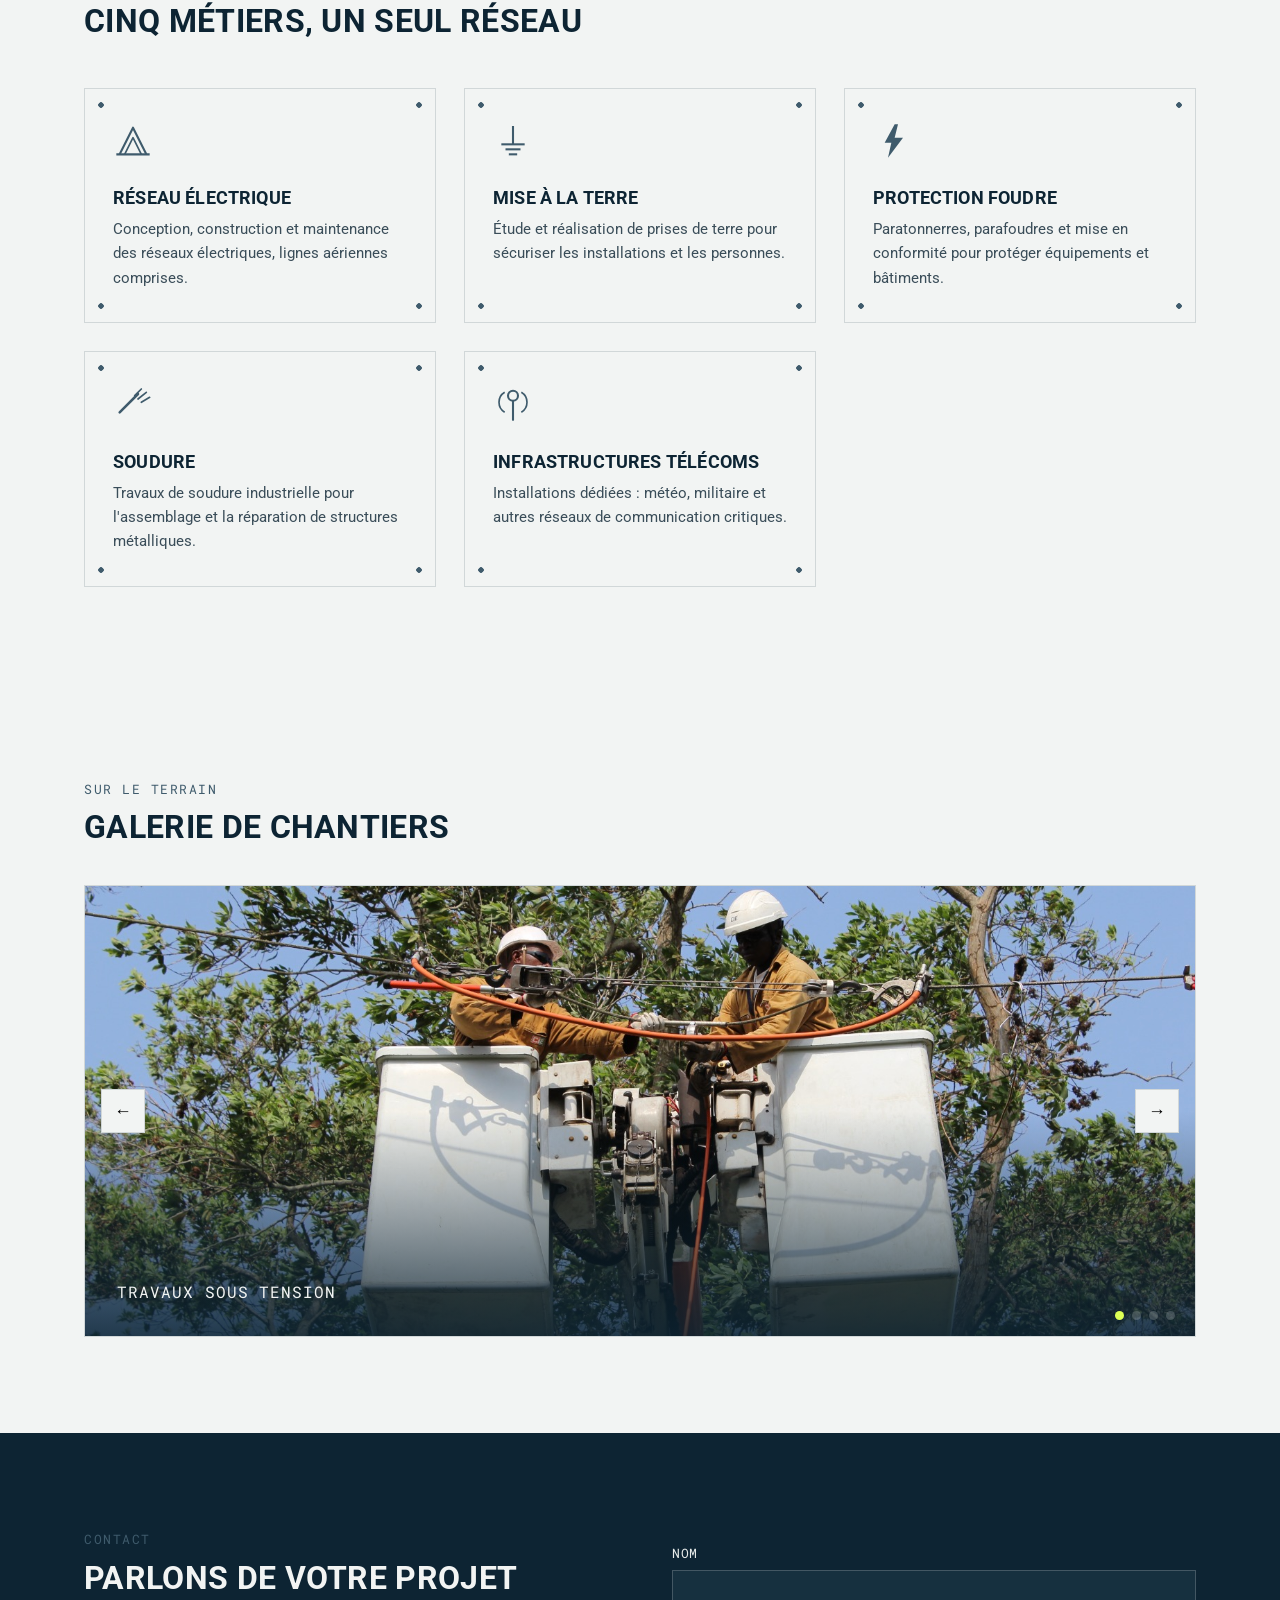
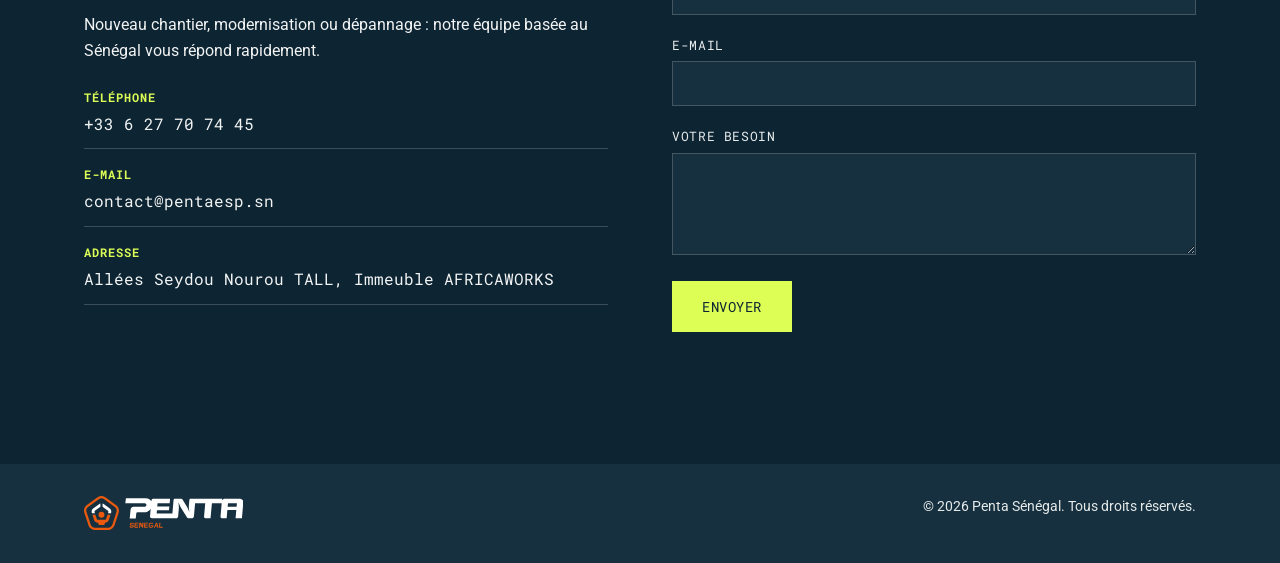
==== commit 91fb2e0a: "Update index.html" ====
--- a/index.html
+++ b/index.html
@@ -233,11 +233,9 @@
       <div class="carousel" id="carousel">
         <div class="carousel-track" id="carousel-track">
           <div class="slide slide-a"><img src="travaux sous tension.jpg" alt="Travaux sous tension"><span>Travaux sous tension</span></div>
-          <div class="slide slide-a"><img src="travaux sous tension.jpg" alt="Travaux sous tension"><span>Travaux sous tension</span></div>
-          <div class="slide slide-a"><span>Lignes aériennesTEST</span></div>
-          <div class="slide slide-b"><span>Mise à la terre</span></div>
-          <div class="slide slide-c"><span>Protection foudre</span></div>
-          <div class="slide slide-d"><span>Infrastructures télécoms</span></div>
+          <div class="slide slide-a"><img src="elec01.jpg" alt="Développement du réseau électrique"><span>Développement du réseau électrique</span></div>
+          <div class="slide slide-a"><img src="modernisation01.jpg" alt="Modernisation des installations"><span>Modernisation des installations</span></div>
+          <div class="slide slide-a"><img src="tst02.jpg" alt="Travaux sous tension"><span>Travaux sous tension</span></div>
         </div>
 
         <button class="carousel-btn carousel-prev" id="carousel-prev" aria-label="Photo précédente">&#8592;</button>
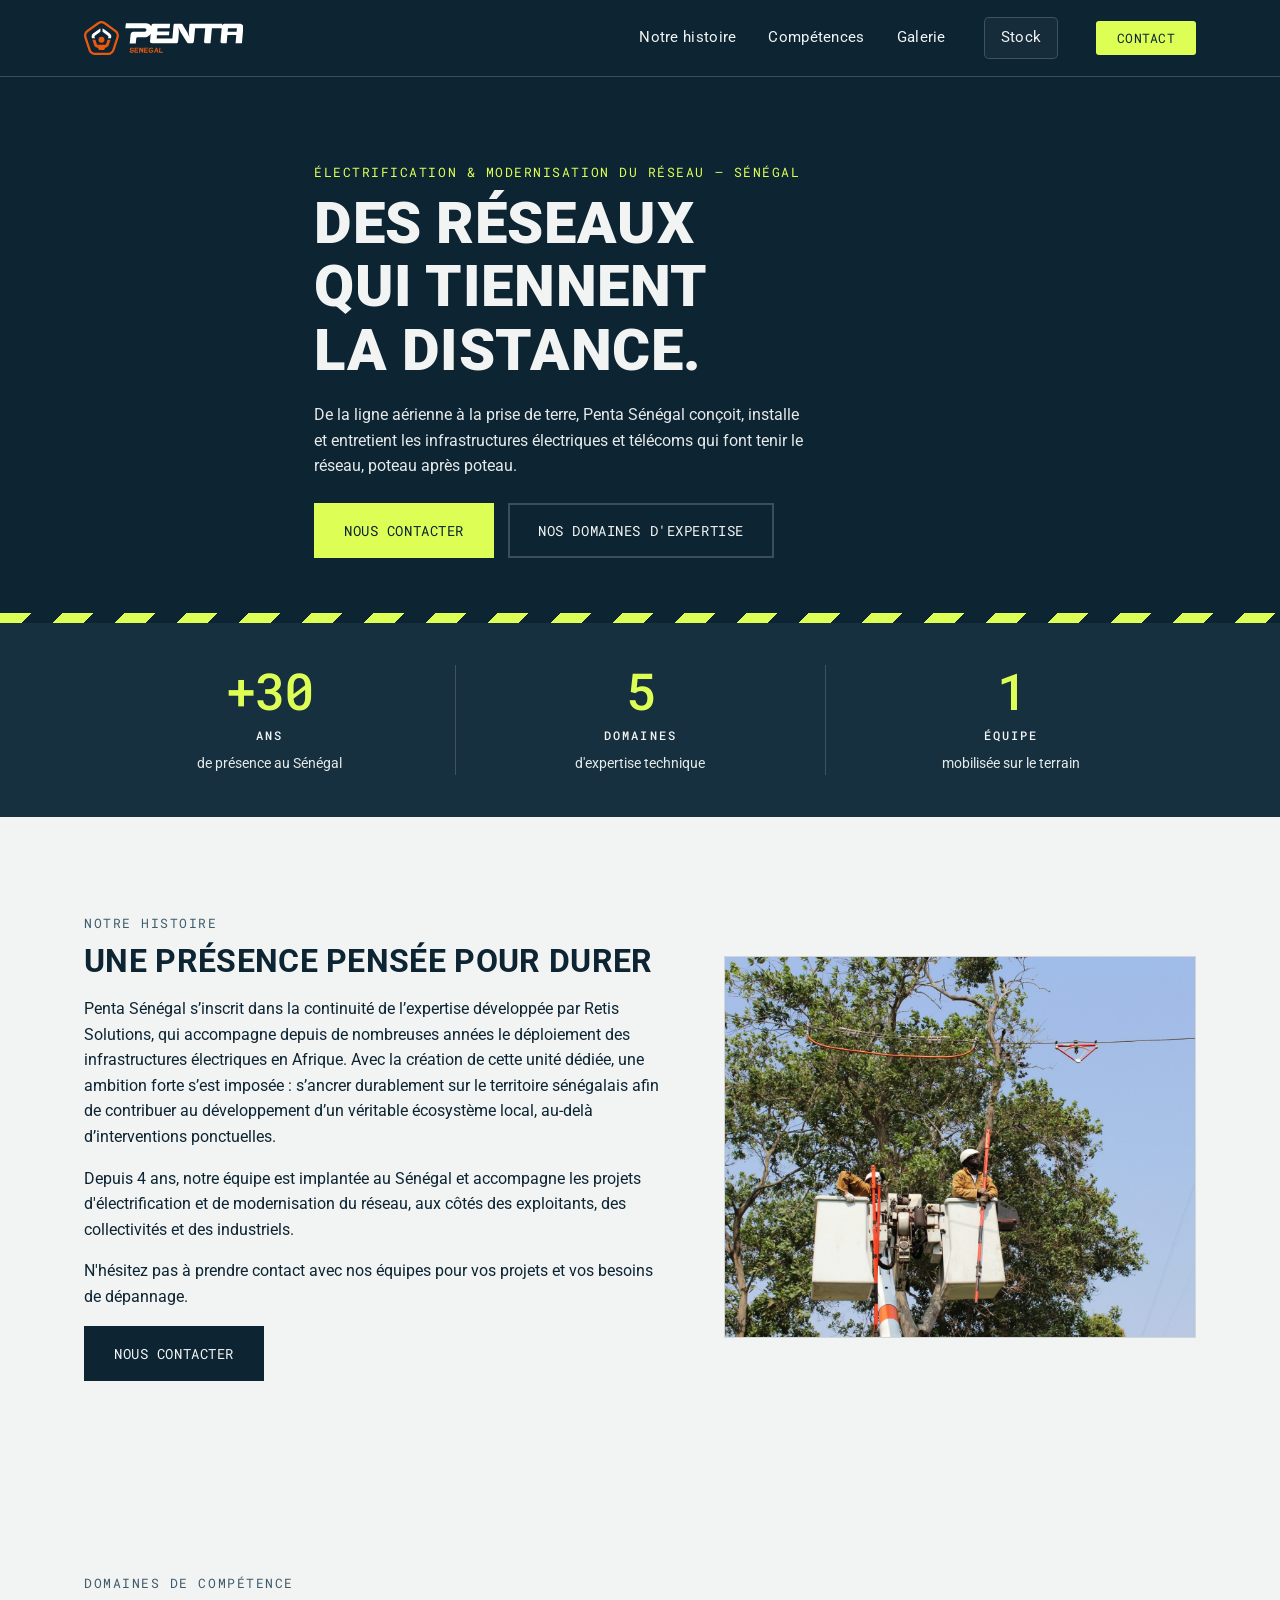
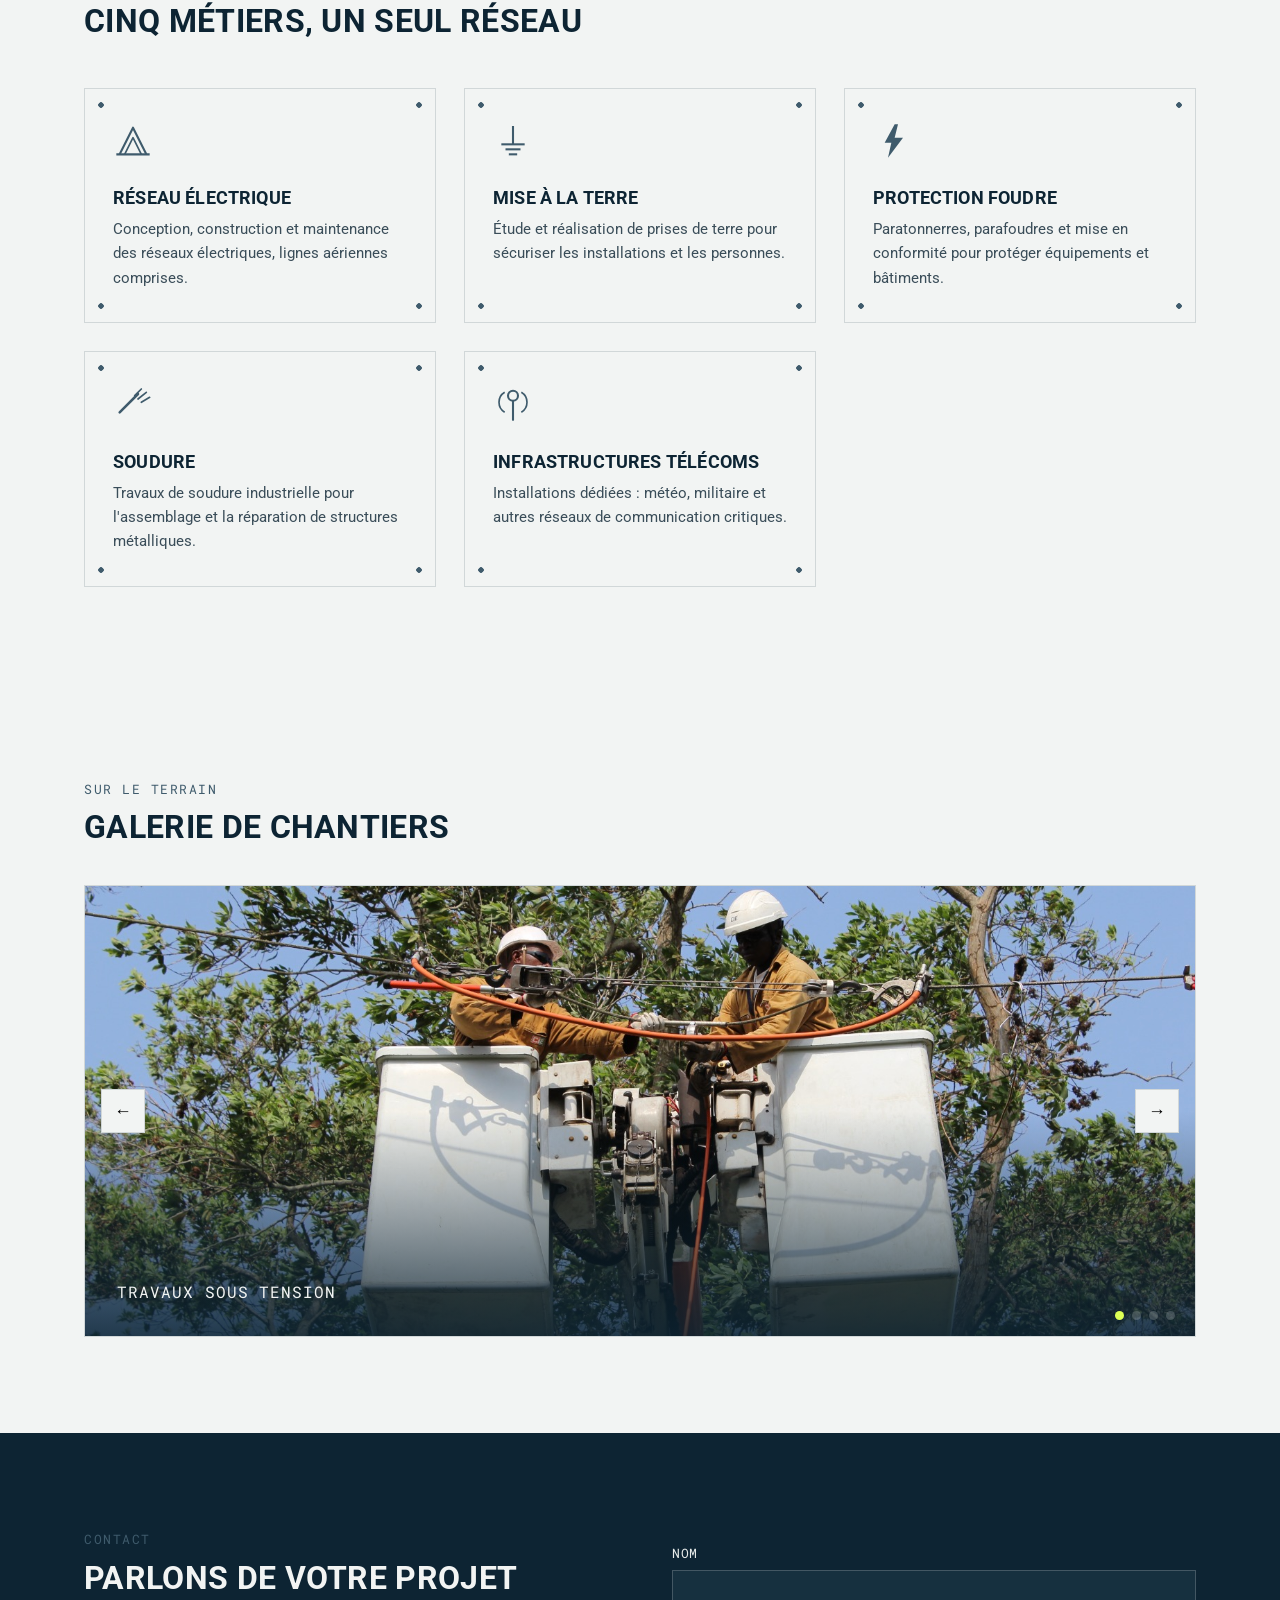
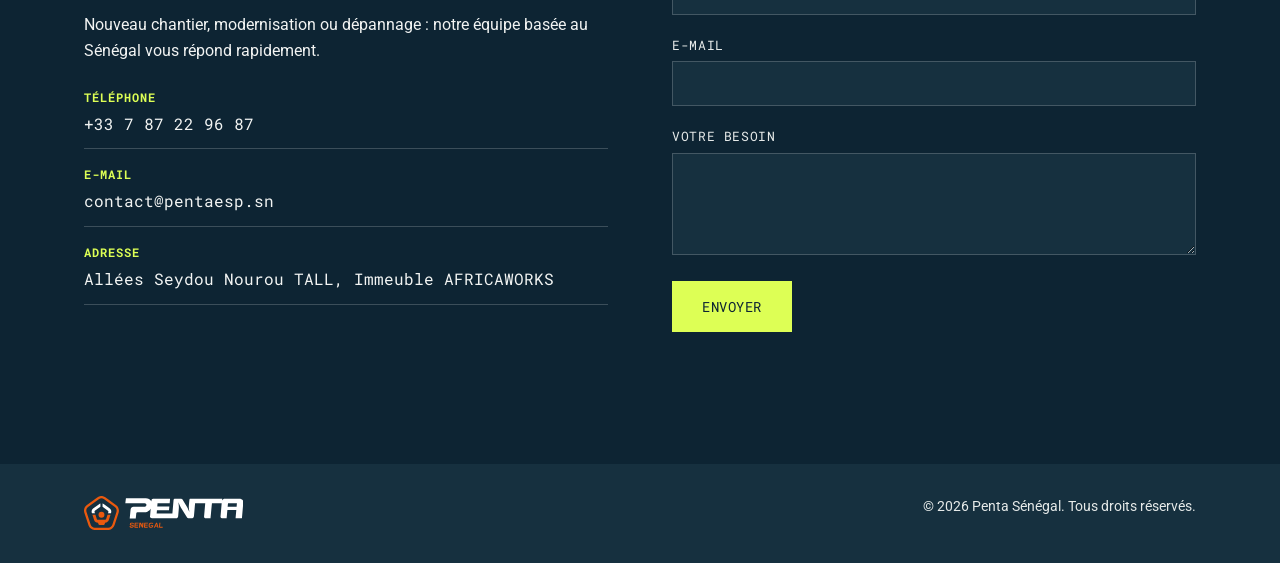
==== commit b61a4bac: "Update index.html" ====
--- a/index.html
+++ b/index.html
@@ -259,7 +259,7 @@
 
         <!-- MODIFIER ICI : coordonnées réelles -->
         <ul class="contact-details">
-          <li><strong>Téléphone</strong><span>+33 6 27 70 74 45</span></li>
+          <li><strong>Téléphone</strong><span>+33 7 87 22 96 87</span></li>
           <li><strong>E-mail</strong><span>contact@pentaesp.sn</span></li>
           <li><strong>Adresse</strong><span>Allées Seydou Nourou TALL, Immeuble AFRICAWORKS</span></li>
         </ul>
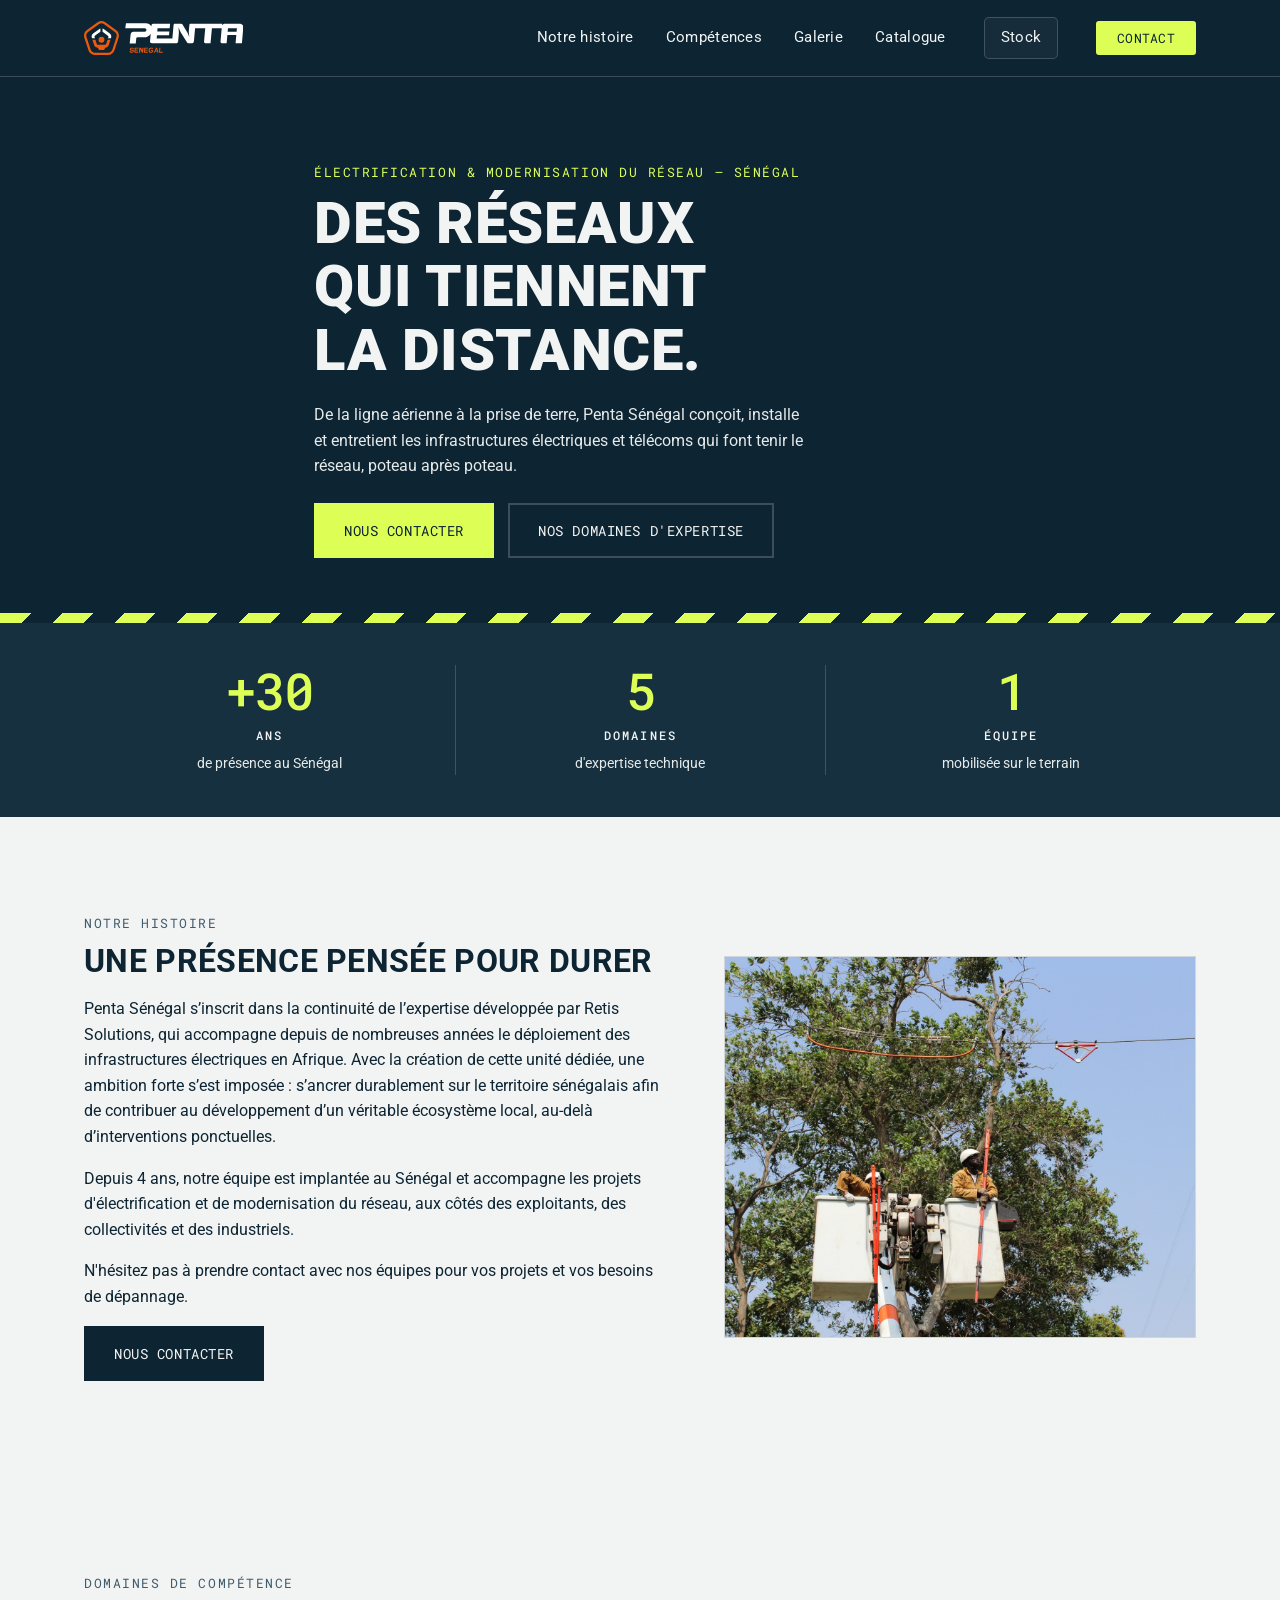
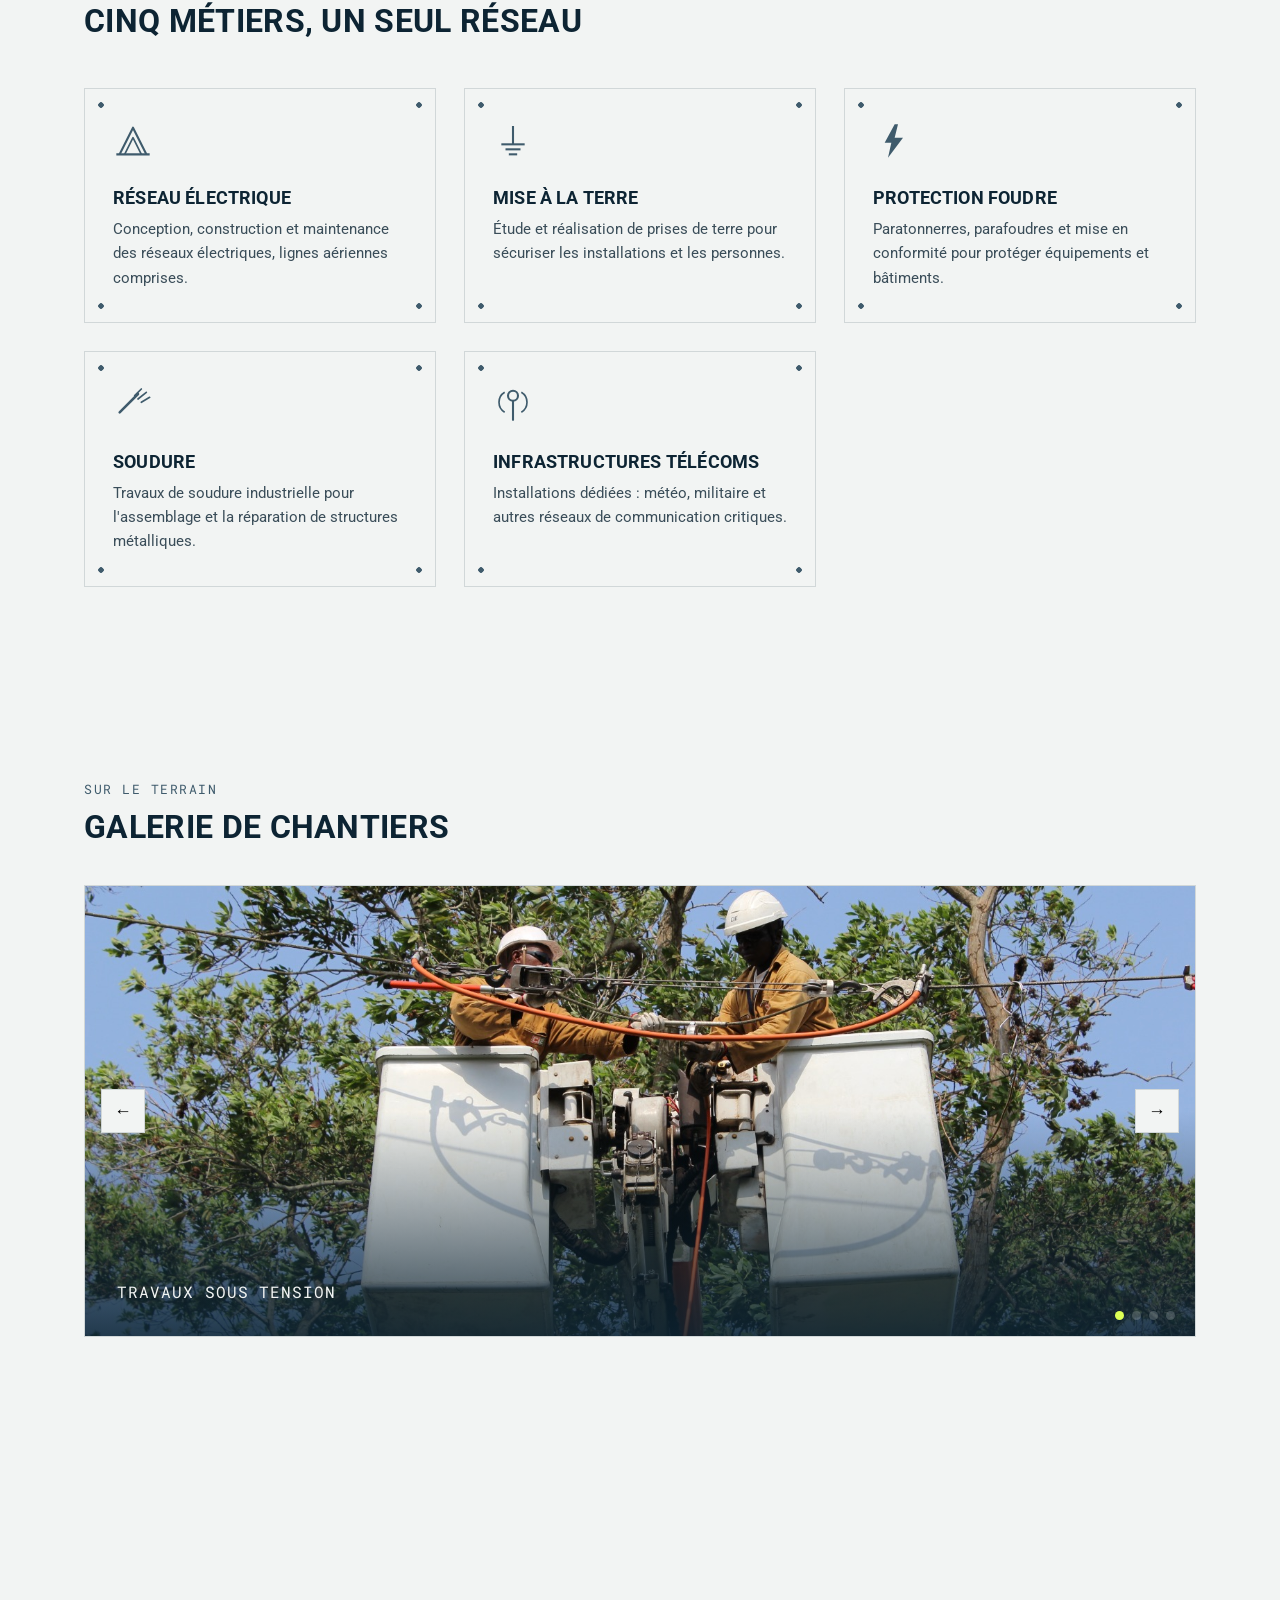
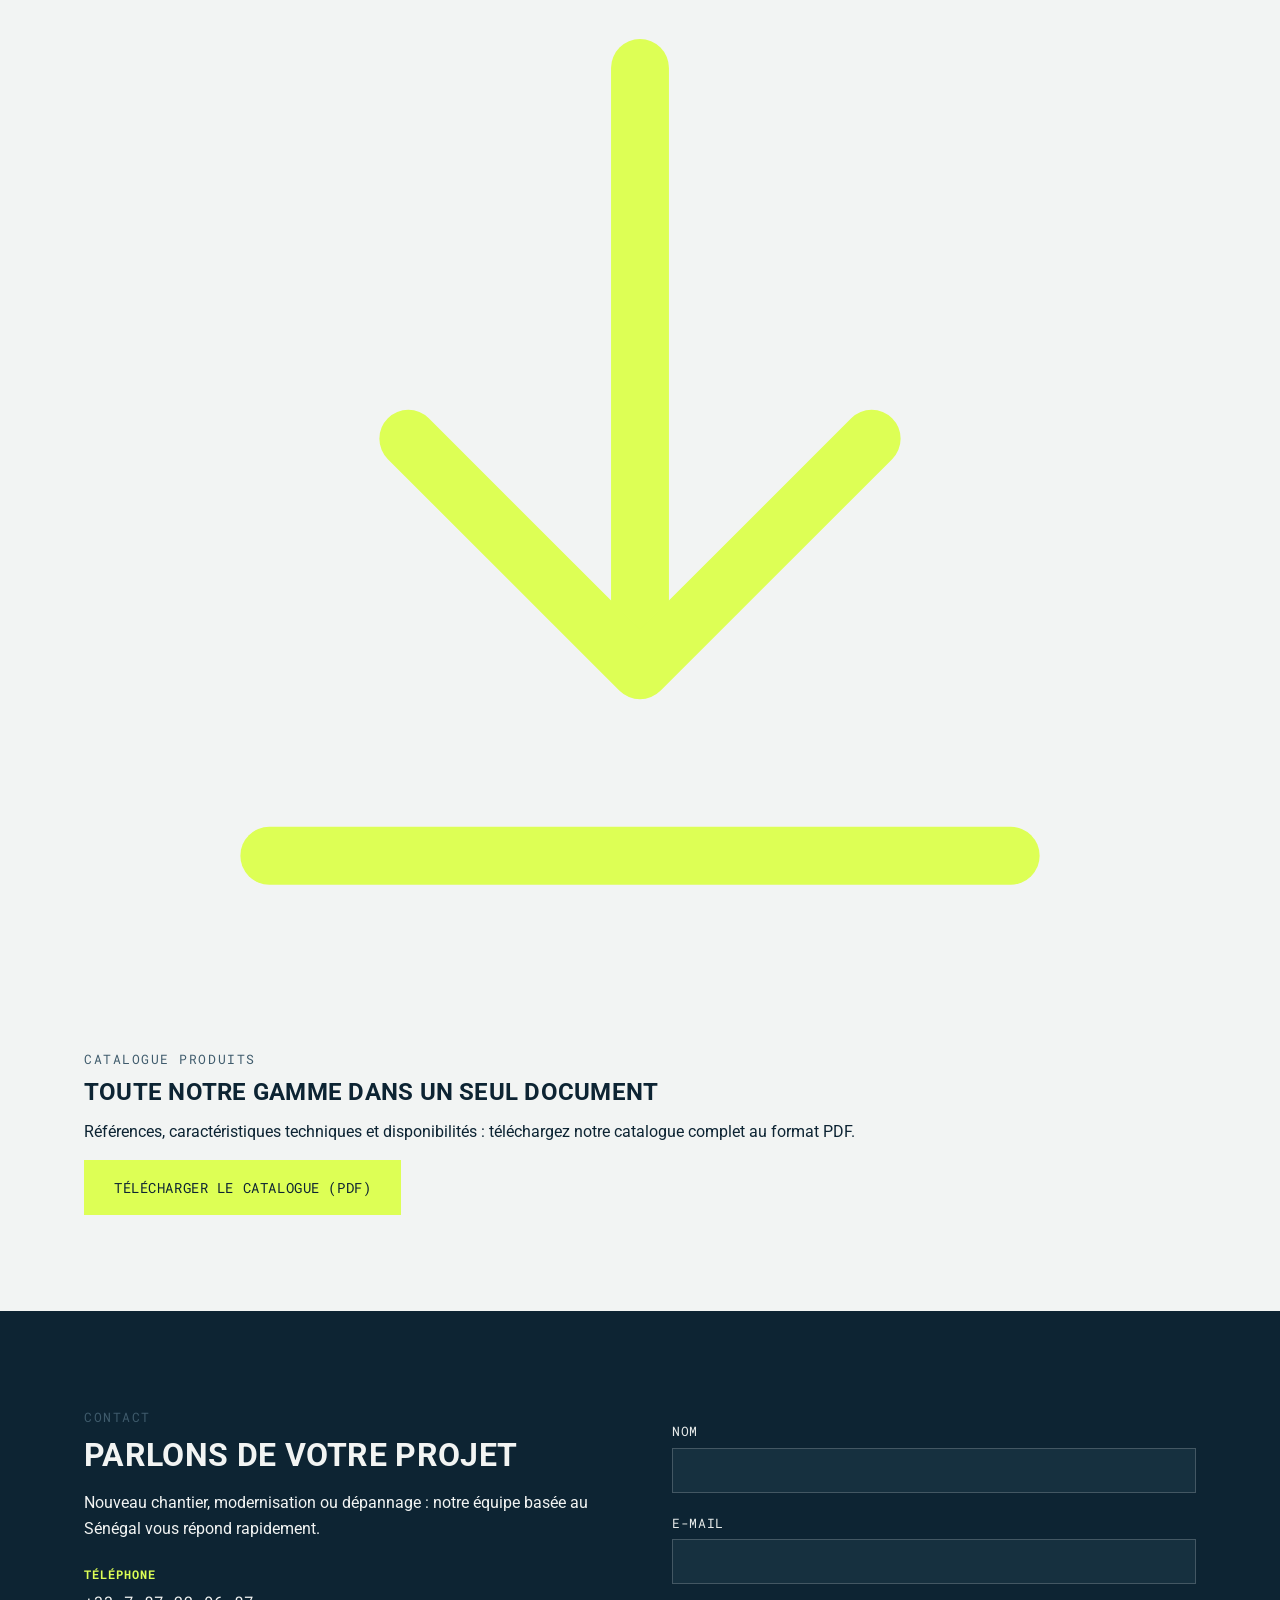
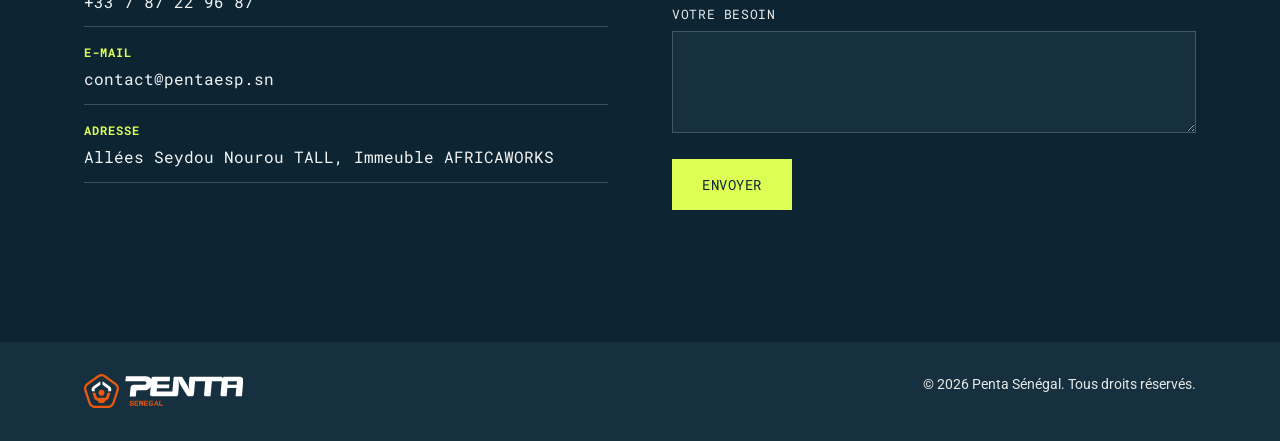
==== commit 37a8d274: "Update index.html" ====
--- a/index.html
+++ b/index.html
@@ -70,6 +70,7 @@
       <a href="#histoire">Notre histoire</a>
       <a href="#competences">Compétences</a>
       <a href="#galerie">Galerie</a>
+      <a href="#catalogue">Catalogue</a>
       <a href="stock.html" class="nav-stock">Stock</a>
       <a href="#contact" class="nav-cta">Contact</a>
     </nav>
@@ -246,6 +247,26 @@
     </div>
   </section>
 
+  <!-- ============ CATALOGUE ============ -->
+  <!-- MODIFIER ICI : remplacez "catalogue-penta-senegal.pdf" par le chemin réel
+       de votre fichier PDF (à déposer à la racine du site, à côté de index.html). -->
+  <section class="catalogue" id="catalogue">
+    <div class="container catalogue-inner">
+      <svg class="catalogue-icon" viewBox="0 0 48 48" fill="none" aria-hidden="true">
+        <path d="M24 6 V30" stroke="var(--volt)" stroke-width="2.5" stroke-linecap="round"/>
+        <path d="M14 22 L24 32 L34 22" stroke="var(--volt)" stroke-width="2.5" stroke-linecap="round" stroke-linejoin="round"/>
+        <line x1="8" y1="40" x2="40" y2="40" stroke="var(--volt)" stroke-width="2.5" stroke-linecap="round"/>
+      </svg>
+      <p class="eyebrow">Catalogue produits</p>
+      <h2>Toute notre gamme dans un seul document</h2>
+      <p class="catalogue-lead">
+        Références, caractéristiques techniques et disponibilités : téléchargez
+        notre catalogue complet au format PDF.
+      </p>
+      <a href="catalogue-penta-senegal.pdf" class="btn btn-primary" download>Télécharger le catalogue (PDF)</a>
+    </div>
+  </section>
+
   <!-- ============ CONTACT ============ -->
   <section class="contact" id="contact">
     <div class="container contact-grid">
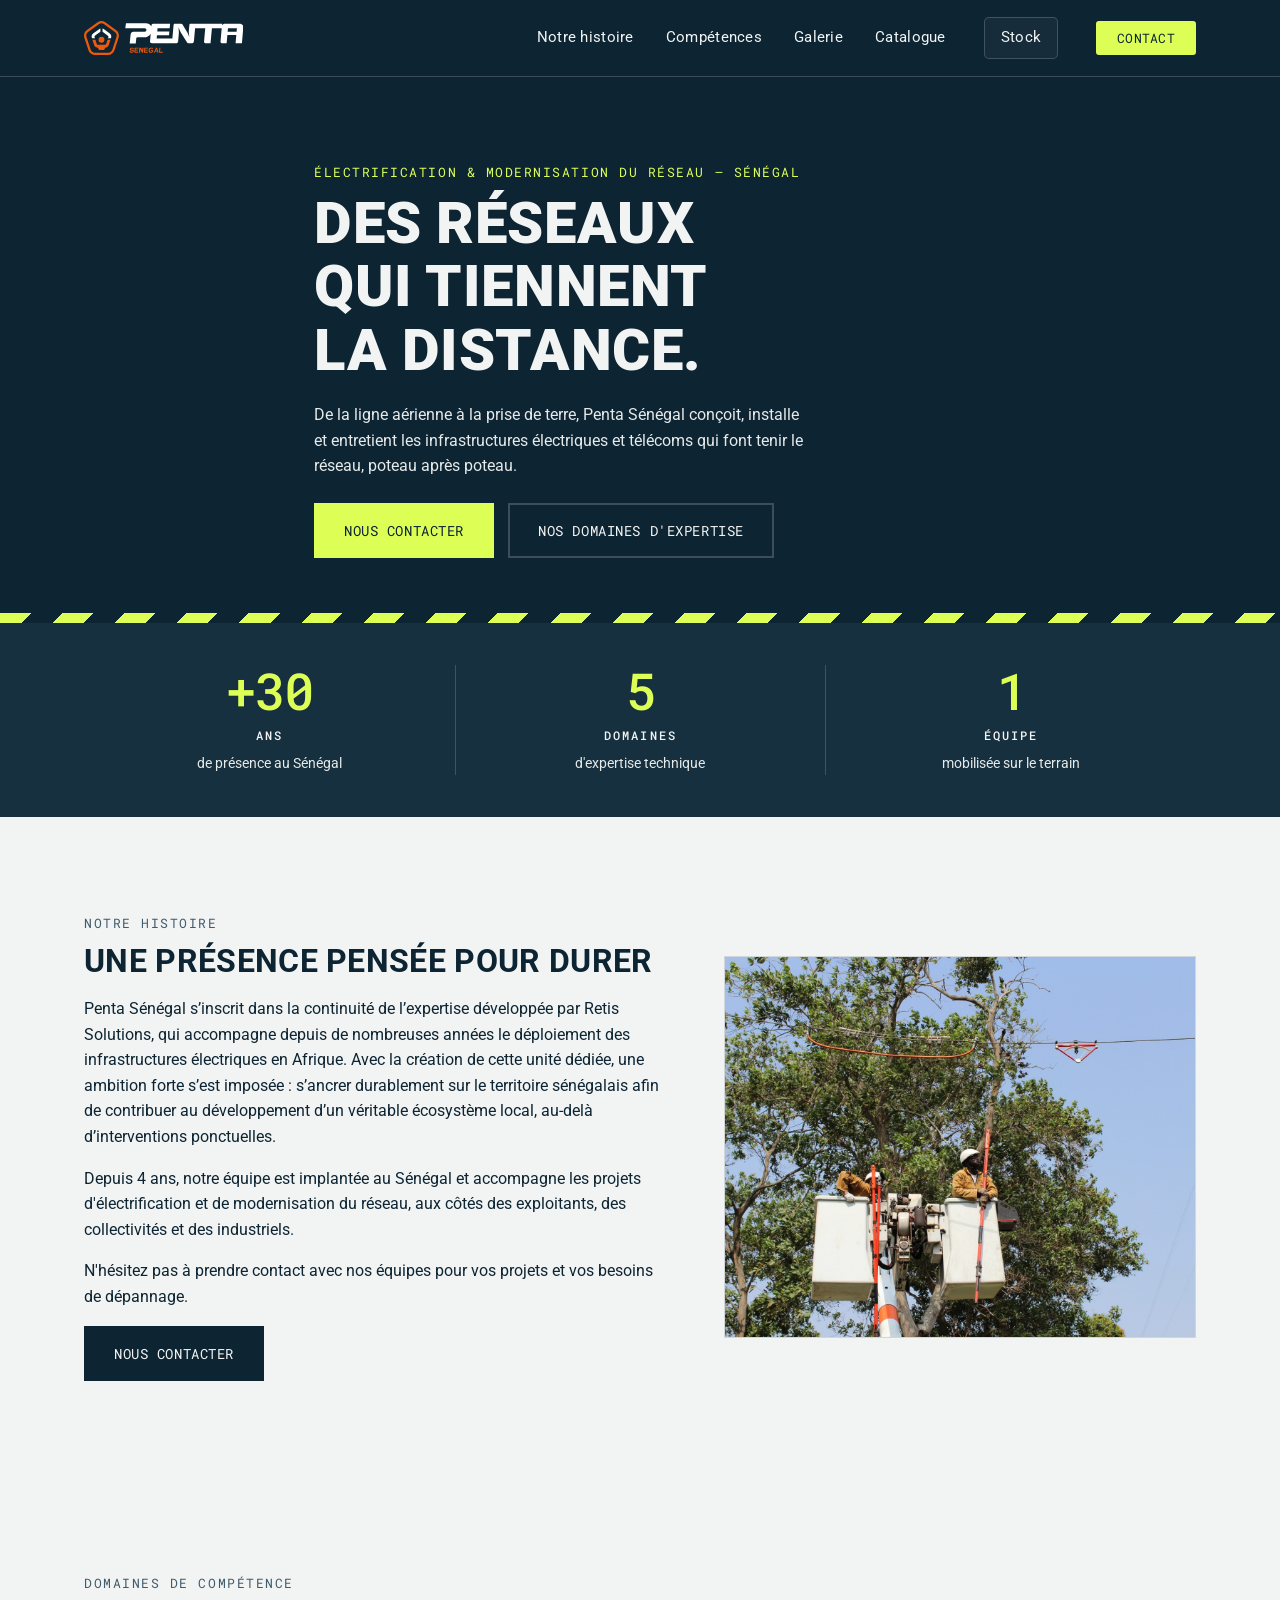
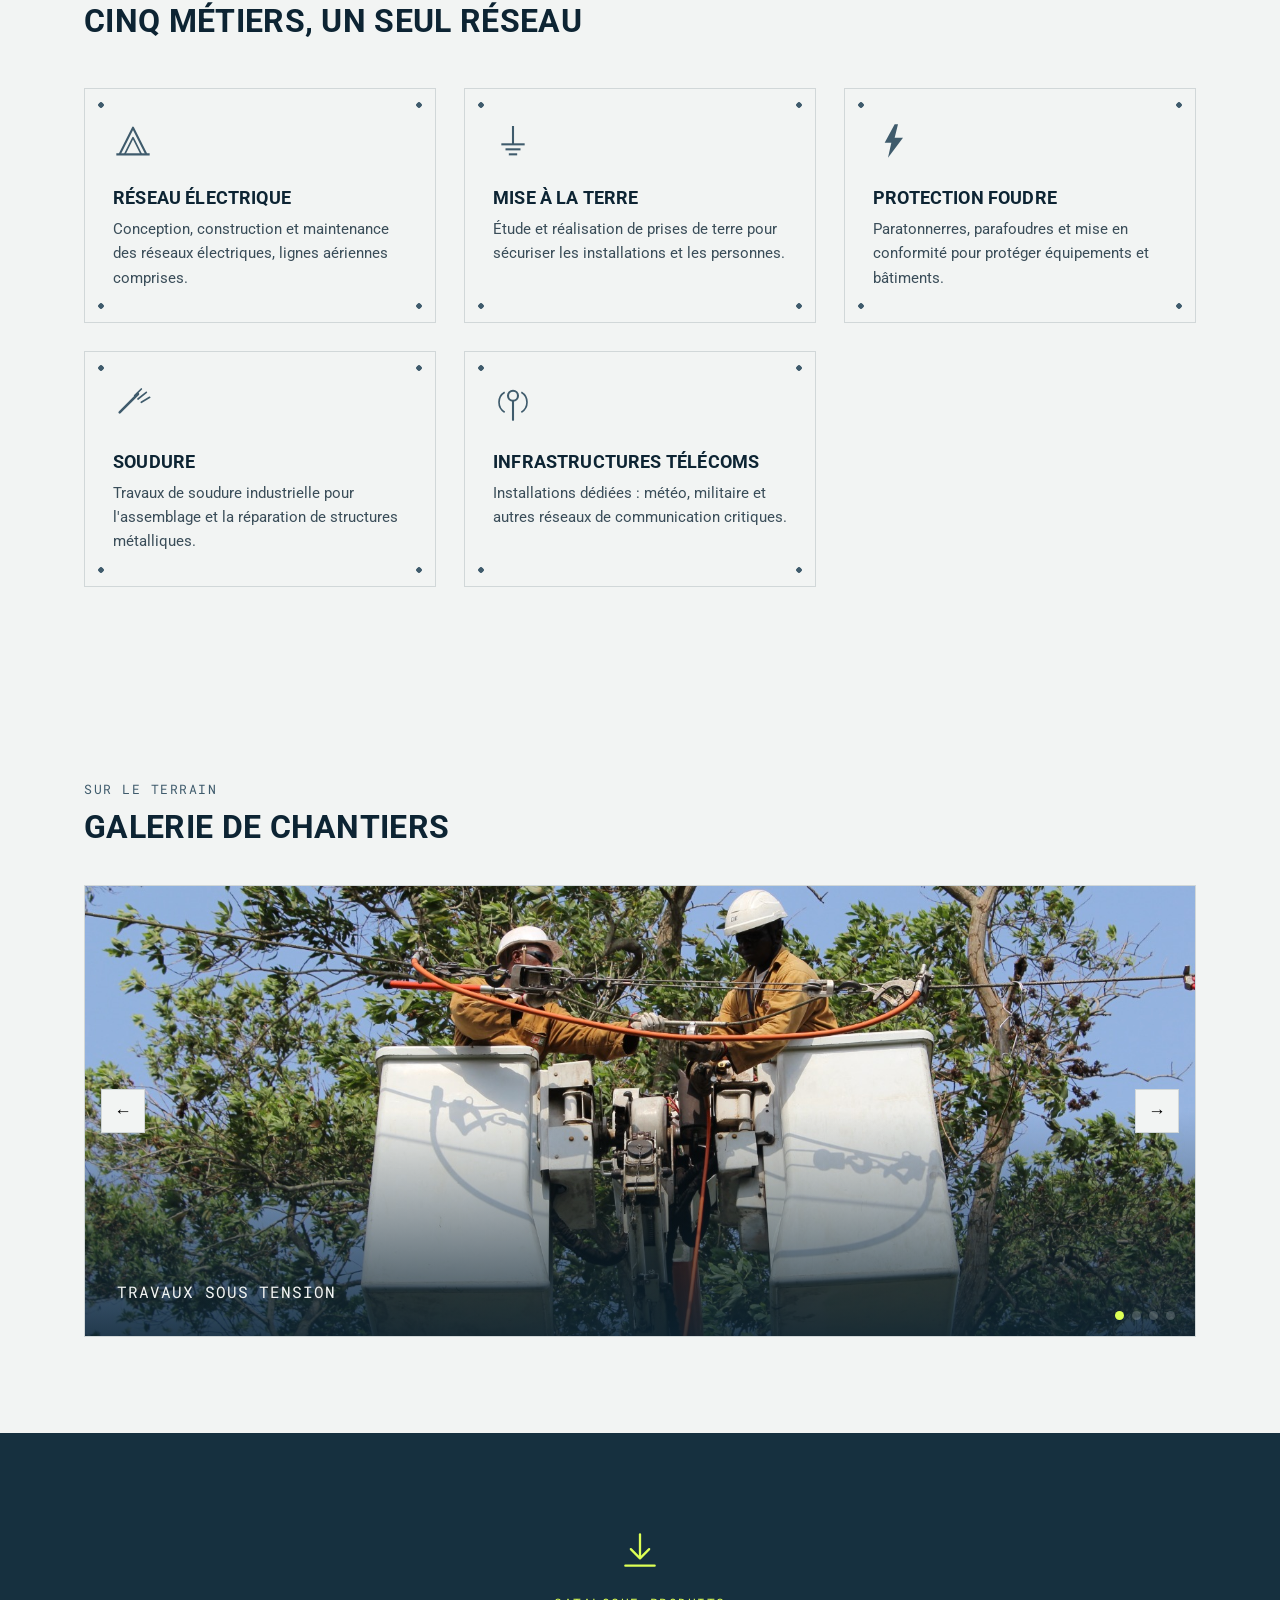
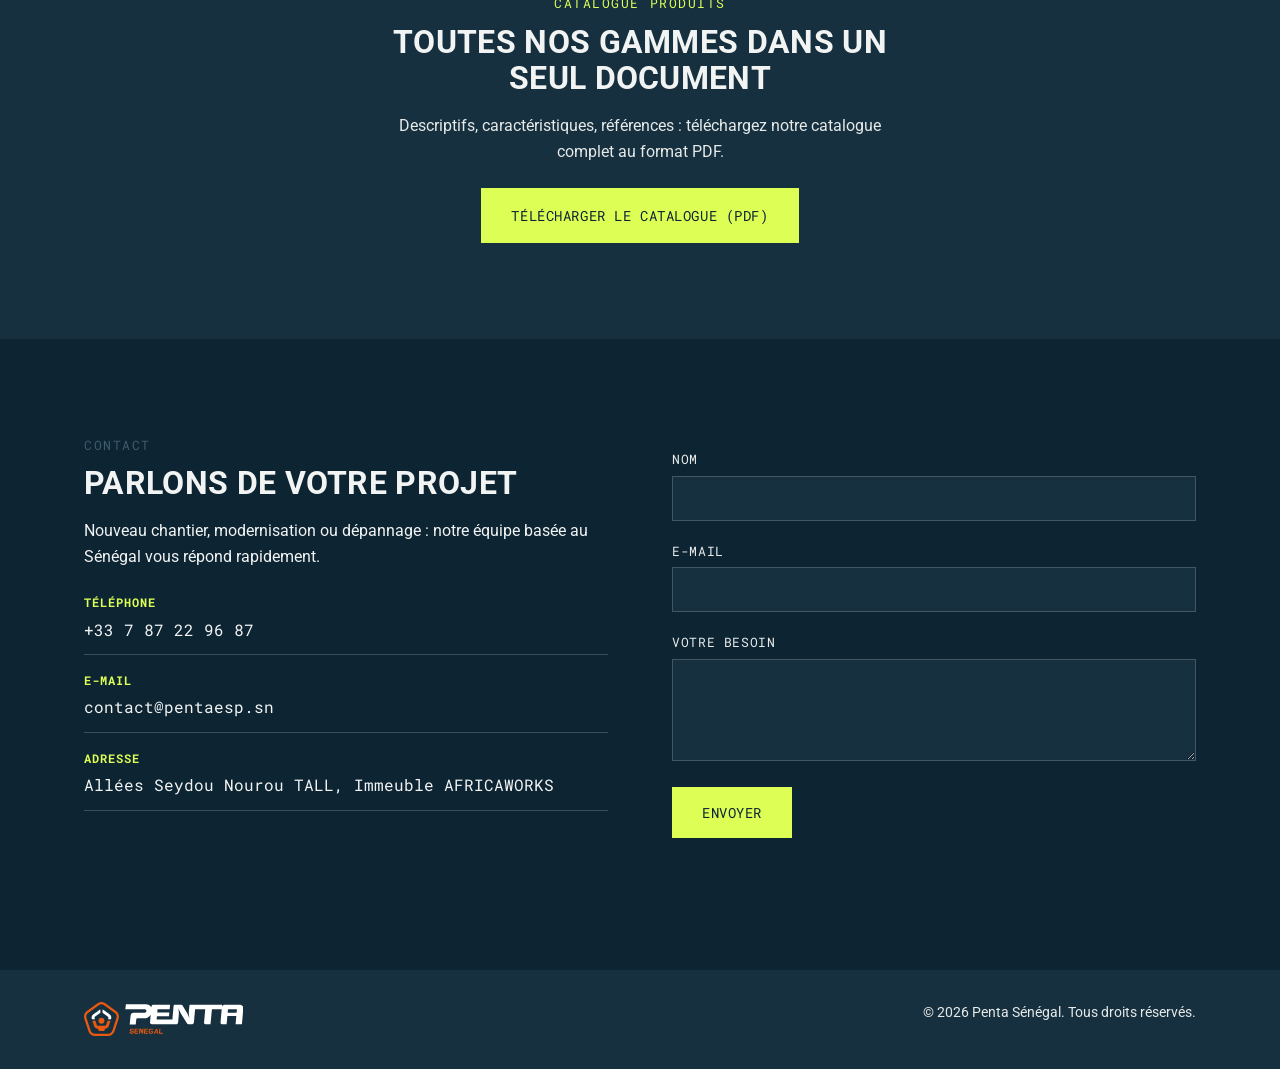
==== commit 4f6a6c60: "Update index.html" ====
--- a/index.html
+++ b/index.html
@@ -258,9 +258,9 @@
         <line x1="8" y1="40" x2="40" y2="40" stroke="var(--volt)" stroke-width="2.5" stroke-linecap="round"/>
       </svg>
       <p class="eyebrow">Catalogue produits</p>
-      <h2>Toute notre gamme dans un seul document</h2>
+      <h2>Toutes nos gammes dans un seul document</h2>
       <p class="catalogue-lead">
-        Références, caractéristiques techniques et disponibilités : téléchargez
+        Descriptifs, caractéristiques, références : téléchargez
         notre catalogue complet au format PDF.
       </p>
       <a href="catalogue-penta-senegal.pdf" class="btn btn-primary" download>Télécharger le catalogue (PDF)</a>
--- a/style.css
+++ b/style.css
@@ -420,6 +420,24 @@
 .plate-icon { width: 40px; height: 40px; margin-bottom: 20px; }
 .plate h3 { font-size: 1.1rem; margin-bottom: 0.5em; }
 .plate p { font-size: 0.95rem; color: var(--ink); opacity: 0.8; margin: 0; }
+
+/* ---------- Catalogue produits ---------- */
+.catalogue {
+  background: var(--ink-soft);
+  color: var(--paper);
+  text-align: center;
+}
+.catalogue-inner {
+  max-width: 560px;
+  margin: 0 auto;
+  display: flex;
+  flex-direction: column;
+  align-items: center;
+}
+.catalogue-icon { width: 44px; height: 44px; margin-bottom: 20px; }
+.catalogue .eyebrow { color: var(--volt); }
+.catalogue h2 { font-size: 2rem; color: var(--paper); }
+.catalogue-lead { color: var(--paper-dim); margin-bottom: 1.5em; }
 
 /* ---------- Stock ---------- */
 .stock { background: var(--paper-dim); }
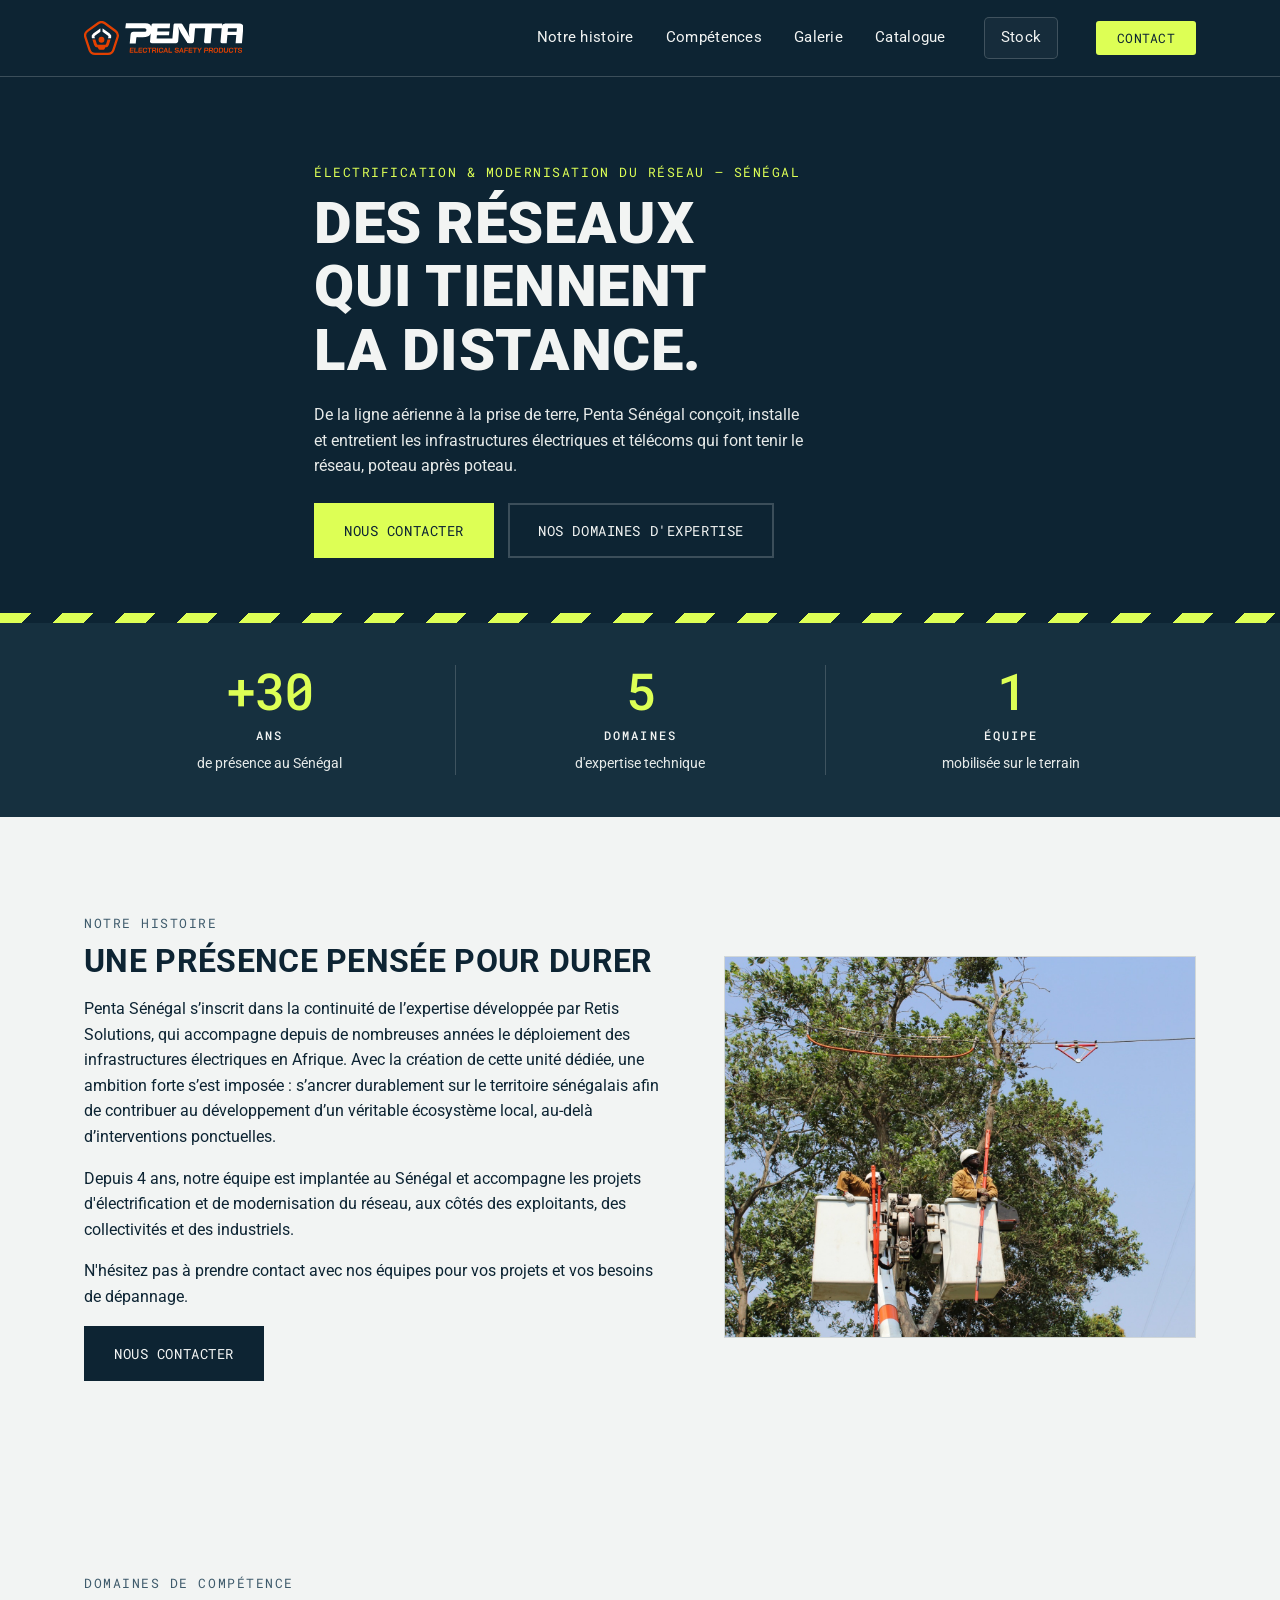
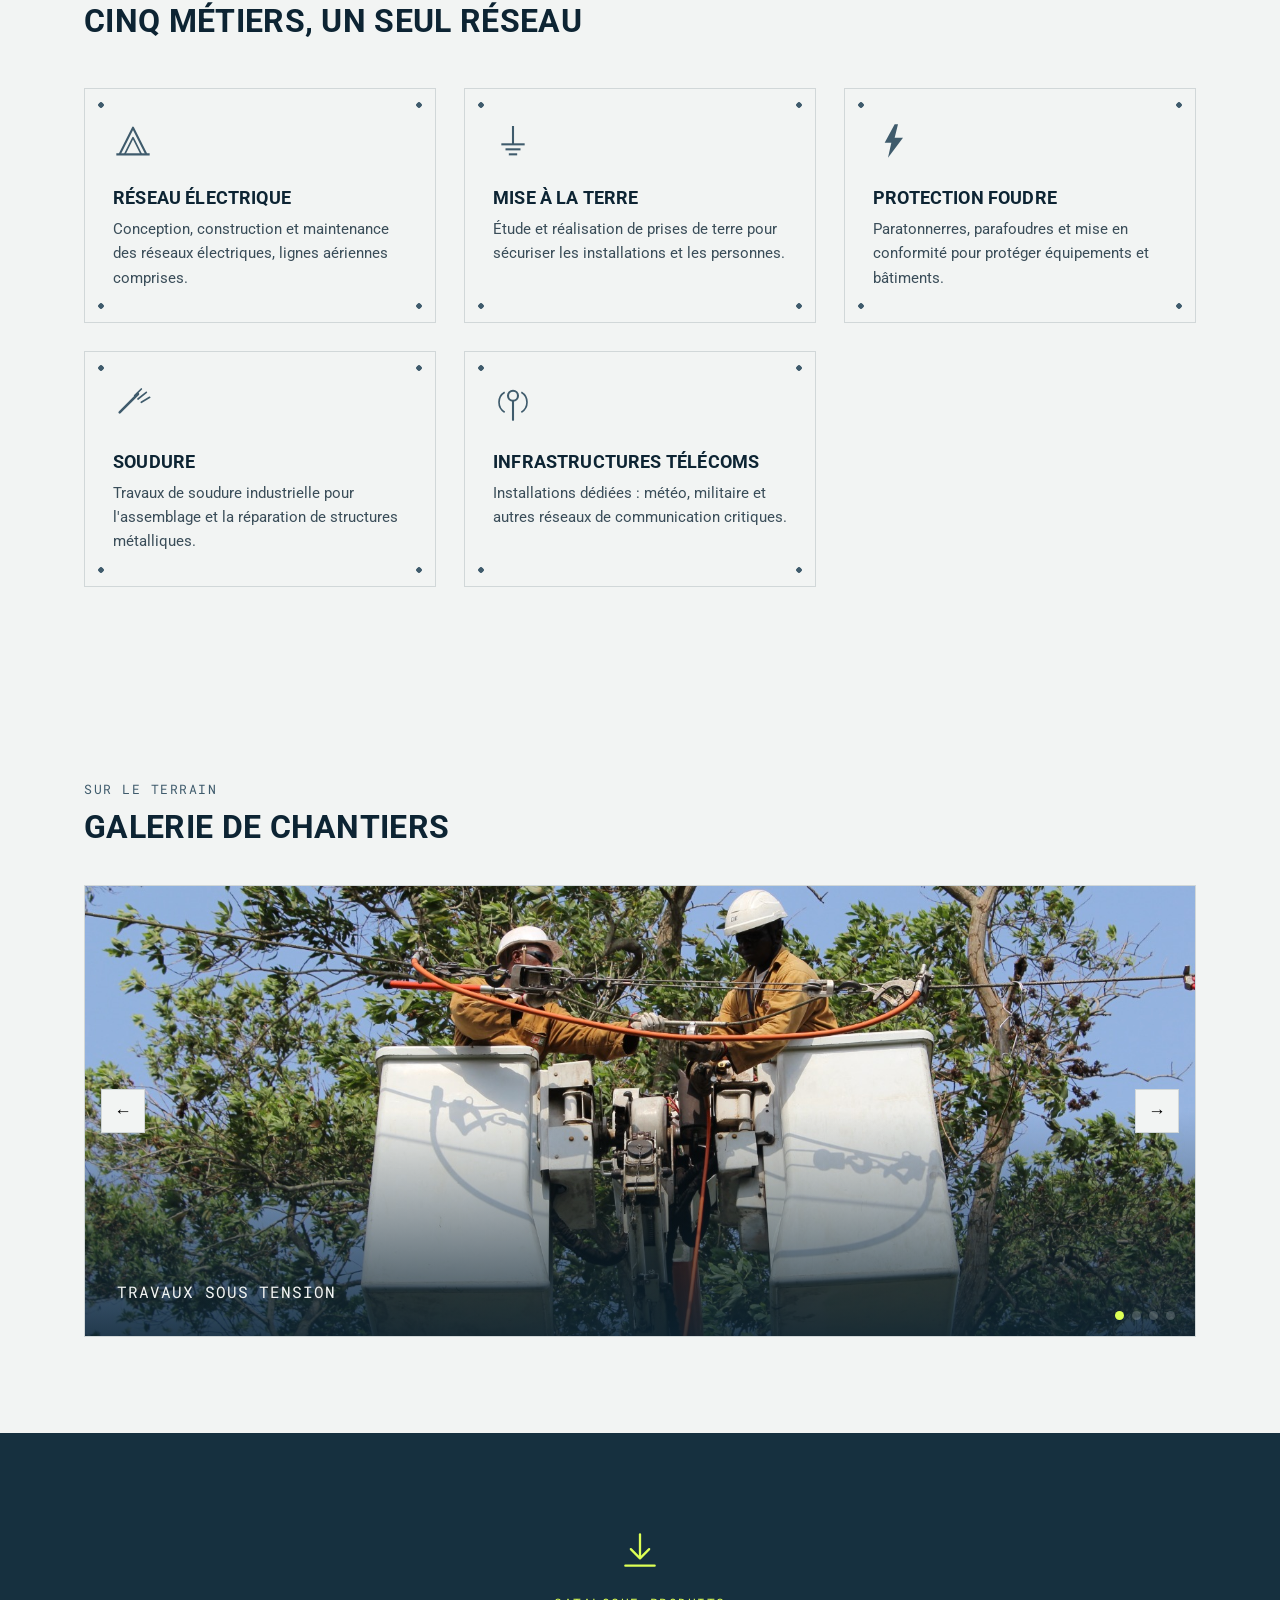
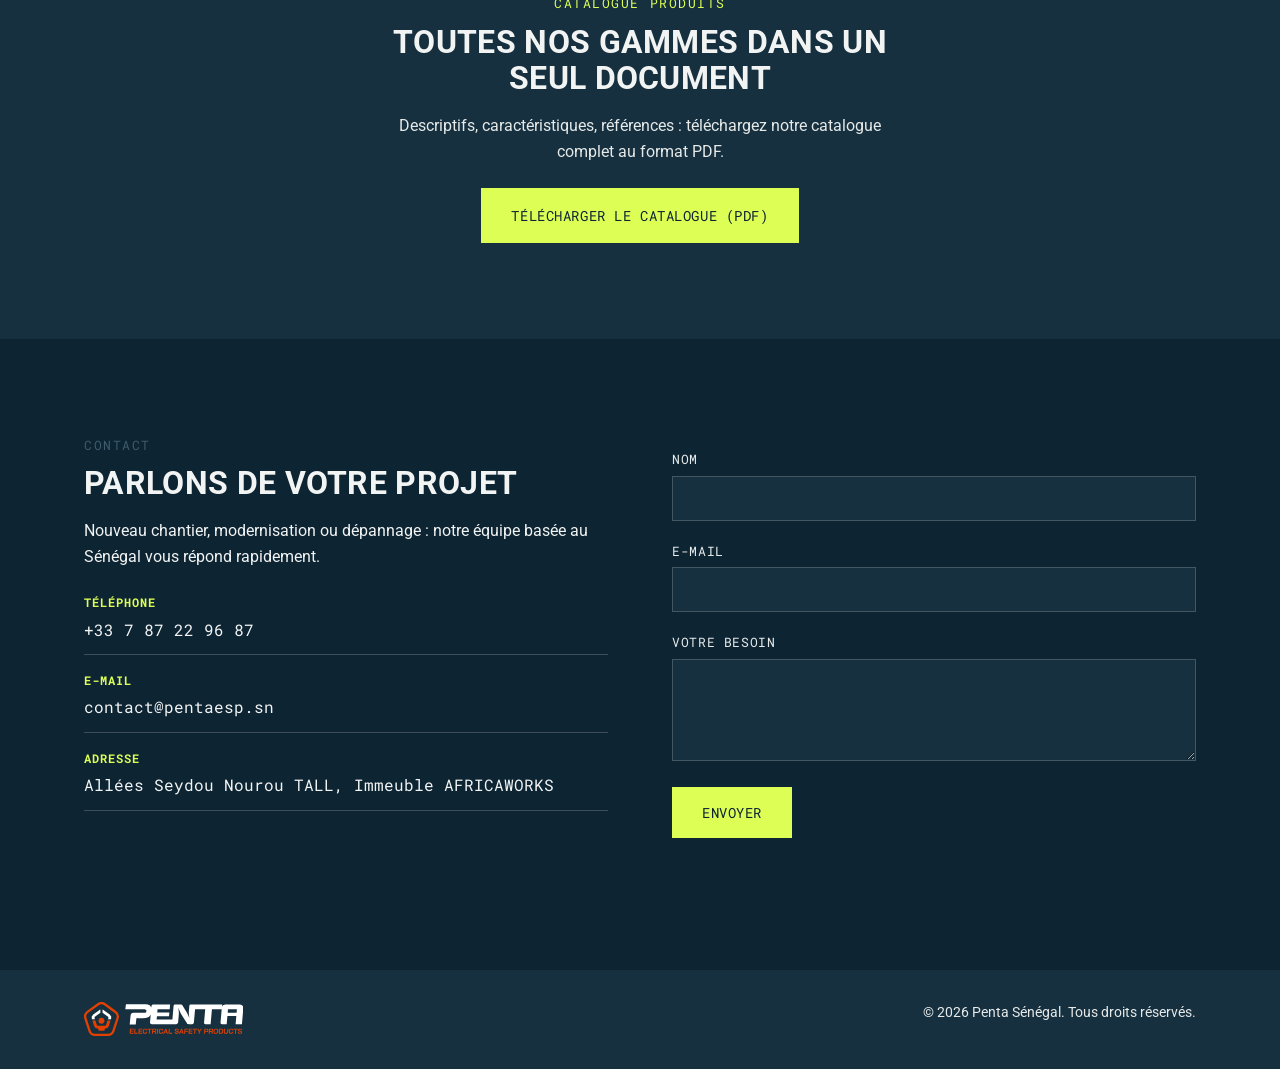
==== commit d4ab82ce: "Update index.html" ====
--- a/index.html
+++ b/index.html
@@ -21,39 +21,37 @@
      Pour changer le logo, remplacez uniquement le contenu de ce <symbol>
      par le code interne d'un autre fichier .svg (garder le viewBox à jour). -->
 <svg style="display:none" aria-hidden="true" xmlns="http://www.w3.org/2000/svg">
-  <symbol id="logo-penta-senegal" viewBox="0 0 1199.71 256">
-    <defs>
-      <style>
-      .cls-1 {
-        fill: #fff;
-      }
-
-      .cls-2 {
-        fill: #ea590e;
-      }
-      </style>
-    </defs>
-  <g id="Calque_1-2" data-name="Calque 1">
-    <g>
-      <path class="cls-2" d="M445.53,235.56c-.23,3.49-4.57,3.42-9.24,2.41l-9.67-20.67-2.74-7.49c.06,4.69.39,8.7.05,13.18l-.95,12.59c-.13,1.7-1.39,2.9-3.08,2.89l-5.59-.05,2.25-35.29c.1-1.57,1.33-2.29,2.78-2.25l9.29.26,7.1,15.43,3.12,8c-.84-6.39-.51-12.23.05-18.61.12-1.4-.25-4.03,1.08-4.79,2.54-.65,5.24-.11,7.86-.24l-2.32,34.63Z"/>
-      <path class="cls-2" d="M363.86,238.67l-10.65.04c-6.49.02-10.81-5.73-9.71-12.45l7.34-.02c-.45,2.72,1.07,5.82,4.06,5.79l8.34-.1c2.48-.03,3.72-2.04,3.97-4.28.21-1.82-.37-3.36-2.38-3.73l-13.31-2.4c-5-.9-7.04-4.83-6.62-9.53.46-5.12,3.12-9.24,8.57-10.51,4.19-.98,8.92-.85,13.4-.43,5.89.55,9.43,6.04,8.35,11.4l-7.15-.16c.13-1.98-.66-4.65-2.75-4.67l-8.89-.09c-1.91-.02-3.28,1.62-3.62,2.82-.52,1.88-.35,4.2,1.66,4.61l13.71,2.79c2.66.54,5.71,2.14,6.43,4.98s.46,6.57-.7,9.38c-1.63,3.93-5.78,6.12-10.05,6.59Z"/>
-      <path class="cls-2" d="M507.51,232.35c3.56-.04,5.44-3.68,5.98-6.97l-11.18.05.08-5.93,19.03.51-.43,5.72c-.54,7.13-6.32,12.81-13.61,13.29l-9.99-.07c-6.46-.66-11.14-6.05-10.62-12.45l.99-12.21c.58-7.14,6.55-12.56,13.72-13l9.63.05c5.01.03,9.25,3.65,10.48,8.95-2.85-.11-5.69.13-8.58-.58-.93-.23-1.7-1.83-3.22-1.79l-9.37.23c-3.13.7-5.1,4.05-5.35,7.08l-.88,10.78c-.25,3.11,1.94,6.47,5.15,6.43l8.15-.09Z"/>
-      <path class="cls-2" d="M479.51,222.46h-19.58s-.71,9.33-.71,9.33h20.99s-.5,6.61-.5,6.61l-23.74-.03c-2.23-.34-4.65-1.95-4.44-4.43l2.81-32.95h28.57s-.55,6.47-.55,6.47h-21.04s-.63,8.53-.63,8.53h19.45s-.63,6.46-.63,6.46Z"/>
-      <path class="cls-2" d="M407.21,222.57l-19.64.1-.76,9.33h21.07s-.59,6.46-.59,6.46h-23.88c-2-.33-4.46-1.8-4.27-4.07l2.81-33.22h28.54s-.45,6.47-.45,6.47l-21.17-.02-.66,8.56h19.53s-.52,6.39-.52,6.39Z"/>
-      <path class="cls-2" d="M553.63,238.88l-2.59-8.8h-13.88s-4.2,8.56-4.2,8.56l-7.72-.11,17.79-36.83c3.49-.52,6.88-.21,7.68,2.41l10.66,34.74-7.75.03ZM549.58,223.66l-3.83-12.92-6.07,13.19,9.89-.27Z"/>
-      <path class="cls-2" d="M592.8,232.24l-.47,6.69-23.21-.2c-2.61-.02-4.33-2.35-4.12-4.76l2.82-32.41h7.49s-2.69,30.66-2.69,30.66l20.18.02Z"/>
-      <path class="cls-1" d="M713.56,71.21c1.19,9,1.02,17.67.21,26.84l-4.78,53.62c-.77,8.68-6.66,15.31-15.28,15.32l-182.24.03c-7.95,0-15.11-4.16-14.48-11.59l4.93-57.92c.63-.77-.43-1.34-.58-.66-5.32,9.97-13.74,17.13-24.21,20.93-6.88,2.49-13.84,3.99-21.34,4l-53.38.06c-4.59.11-8.17,3.08-8.64,7.68l-4.04,39.52h-45.43s2.03-22.04,2.03-22.04l4.47-44.55c1.15-11.43,10.21-20.68,22.22-20.78l85.23-.71c6.27-.05,10.43-5.05,11.33-10.68.64-3.98.45-8.08-2.51-11.01-2.73-2.71-6.71-3.96-10.77-3.96l-73.93-.02-71.4.05,4.82-38.23,149.48.02c17.35.88,33.98,6.49,41.02,23.16-.07,1.03,1.12.69.86-.2l1.46-10.75c2.03-7.89,9.2-9.39,17.35-9.43h122.42s-3,34.65-3,34.65l-91.5-.03-2.16,24.81h91.07s-2.41,27.79-2.41,27.79l-91.08-.02-2.19,24.77,118.37.02,8.92-101.68c.37-4.17,2.74-7.25,6.19-8.94,2.54-.87,4.97-1.45,7.76-1.45l43.39.1c3.95,0,6.96,2.09,8.94,5.29l32.97,53.36,6.5,12.62,13.07,29.08-3.27-25.82c-1.02-8.03-.95-15.8-.21-23.94l3.92-43.11c.28-3.05,3.13-7.51,6.7-7.51l240.25-.08-.85,13.54c3.93-8.8,11.49-13.56,21.04-13.55l108.81.09c13.65.01,27.67,6.52,30.09,20.12l-.21,9.45-10.25,116.46c0,.92-.27,1.02-1.04,1.01l-46.67-.05.08-2.46,5.18-59.54h-67.03s-5.38,62.06-5.38,62.06l-36.14-.04c-6.16.05-10.05-4.47-10.39-10.7l8.86-101.77h-73.32s-9.76,112.49-9.76,112.49l-40.81-.06c-5.39,0-8.4-4.39-8.91-9.74l8.92-102.71-76.4-.04-8.43,96.76c-.82,8.08-4.77,15.73-12.79,15.7l-29.23-.11c-2.84-.01-6.91-.68-8.61-3.38l-48.25-76.56-7.58-15.48-10.48-24.65M1149.15,80.56l2.24-26.19h-67.03s-2.25,26.24-2.25,26.24l67.05-.05Z"/>
-      <g>
-        <path class="cls-2" d="M136.94,0c8.13,1.62,16.57,3.65,23.72,8.9l82.29,60.43c18.63,13.68,24.09,37.76,17.06,59.2l-29.46,89.93c-6.56,20.02-22.81,34.93-43.61,37.54h-108.96c-19.11-1.81-37.52-15.17-43.66-33.82L1.89,123.67c-1.21-3.66-1.21-7.04-1.63-10.61-1.83-15.56,6.37-34.81,19.22-44.09L99.55,11.15c8.39-6.06,17.38-9.84,27.39-11.15h10ZM182.54,238.92c15.14-1.25,26.73-11.09,31.3-25.14l30.61-94.13c4.28-13.16-.85-28.52-12-36.7l-80.73-59.19c-11.94-8.75-28.41-8.38-40.33.21L30.65,82.16c-11.86,8.55-16.1,24.47-11.58,38.21l31.55,95.96c4.31,13.12,16.51,21.25,29.99,22.61h101.93Z"/>
-        <g>
-          <path class="cls-2" d="M187.43,178.75c-3.58,13.15-15.08,21.63-28.39,21.8l-3.21,9.42c-1.5,4.39-6.06,7.61-10.87,7.61h-25.55c-4.72,0-9.18-3.02-10.69-7.33l-3.39-9.73c-13.37.35-25.09-7.96-29.18-20.74l-12.78-39.28,22.7.09,11.02,33.74c1.33,2.59,3.85,4.56,7,4.56l55.16-.02c3.75,0,6.51-2.73,7.48-6.05l10.62-32.3h22.64s-12.56,38.25-12.56,38.25Z"/>
-          <path class="cls-1" d="M180.8,130.22l3.08-9.76c1.15-3.94-.69-6.95-3.79-9.21l-40.35-29.55.02-24.47c3.19.84,5.67,2.03,8.25,3.79l44.16,32.13c12.02,8.74,17.03,23.31,11.07,37.2l-22.44-.13Z"/>
-          <path class="cls-1" d="M79.53,120.59l2.98,9.45-22.58-.08c-5.28-12.1-2.59-27.16,8.38-35.12l45.45-32.96c3.18-1.99,5.98-3.85,9.65-4.62l-.02,24.27-41.7,30.15c-2.77,2-3.39,5.81-2.17,8.9Z"/>
-          <ellipse class="cls-2" cx="131.63" cy="141.28" rx="22.07" ry="22.07"/>
-        </g>
-      </g>
-    </g>
-  </g>
+  <symbol id="logo-penta-senegal" viewBox="0 0 203.794 43.458">
+    <path d="M41.063,11.6,27.571,1.709A8.827,8.827,0,0,0,17.2,1.661L3.675,11.384A8.825,8.825,0,0,0,.438,21.3L5.7,37.376a8.828,8.828,0,0,0,8.39,6.082H30.626a8.828,8.828,0,0,0,8.389-6.078l5.217-15.911a8.827,8.827,0,0,0-3.17-9.871m.4,8.962L36.245,36.472a5.9,5.9,0,0,1-5.619,4.07H14.088A5.9,5.9,0,0,1,8.47,36.469L3.21,20.39a5.892,5.892,0,0,1,2.167-6.639L18.9,4.029a5.909,5.909,0,0,1,6.947.032l13.493,9.89a5.9,5.9,0,0,1,2.122,6.61" fill="#e34000"/>
+    <path d="M56.309,91.486a1.332,1.332,0,0,1-1.266.916H45.723a1.335,1.335,0,0,1-1.264-.916l-1.836-5.611H38.786l2.208,6.744a4.975,4.975,0,0,0,4.729,3.428h.2l.468,1.429a2.161,2.161,0,0,0,2.055,1.49H52.5a2.163,2.163,0,0,0,2.055-1.489l.47-1.431h.019a4.975,4.975,0,0,0,4.729-3.425l2.214-6.747H58.148Z" transform="translate(-28.035 -62.071)" fill="#e34000"/>
+    <path d="M94.749,41.247l-7.6-5.573a4.97,4.97,0,0,0-1.565-.77v4.143l7.014,5.142a1.324,1.324,0,0,1,.478,1.487l-.526,1.607h3.837l.155-.471a4.978,4.978,0,0,0-1.788-5.565" transform="translate(-61.858 -25.229)" fill="#fff"/>
+    <path d="M38.872,45.6a1.328,1.328,0,0,1,.488-1.495l7.005-5.037v-4.14a4.946,4.946,0,0,0-1.512.736l-7.621,5.48a4.977,4.977,0,0,0-1.826,5.588l.187.569h3.835Z" transform="translate(-25.414 -25.245)" fill="#fff"/>
+    <path d="M67.069,76.769a3.746,3.746,0,1,0,3.746-3.733,3.725,3.725,0,0,0-3.746,3.733" transform="translate(-48.478 -52.791)" fill="#e34000"/>
+    <path d="M340.581,12.414A6.193,6.193,0,0,0,335.9,10.83H318.127a4.452,4.452,0,0,1-.5.031,3.579,3.579,0,0,0-3.363,2.622l.228-2.565.014-.088H274.09a1.316,1.316,0,0,0-.994.3,1.876,1.876,0,0,0-.575,1.261l-.587,6.7a21.1,21.1,0,0,0,.05,4.741l.577,4.261-1.725-3.9a31.268,31.268,0,0,0-1.624-3.331l-5.658-9.154a1.885,1.885,0,0,0-1.8-.88h-7.017c-1.581.067-2.242.575-2.427,1.872l-1.5,17.162H230.669l.369-4.216H246.5l.413-4.723H231.451l.369-4.216h15.543l.514-5.879h-20.75c-2.407.014-2.934.779-3.148,2.38l-.124,1.421a6.016,6.016,0,0,0-4.316-3.8,11.742,11.742,0,0,0-3.222-.449q-12.165-.006-24.331,0H191.4l-.822,6.47c.262,0,.459,0,.656,0,2.176-.013,4.353-.042,6.529-.035,3.372.011,6.743.058,10.115.068,2.412.007,4.825-.02,7.237-.034a3.311,3.311,0,0,1,1.071.15,1.777,1.777,0,0,1,1.372,2,2.19,2.19,0,0,1-2.39,2.262c-4.481,0-8.961.1-13.443.042a4.041,4.041,0,0,0-4.42,3.838c-.259,2.853-.562,5.7-.843,8.552-.081.82-.152,1.64-.228,2.472h7.713c.22-2.186.44-4.314.648-6.443a1.521,1.521,0,0,1,1.722-1.589c1.524,0,3.049.024,4.572-.007a46.729,46.729,0,0,0,5.707-.124,8.018,8.018,0,0,0,6.472-4.383l-.871,9.962a1.861,1.861,0,0,0,.417,1.5,3.185,3.185,0,0,0,2.479.731H255.23a2.934,2.934,0,0,0,2.074-.675,3.232,3.232,0,0,0,.9-2.181l.773-8.842a20.921,20.921,0,0,0-.053-4.705l-.606-4.478,1.757,4.124A24.039,24.039,0,0,0,261.7,22.37l7.778,12.353c.469.748.682,1.087,2.428,1.091h3.933a2.192,2.192,0,0,0,1.631-.487,3.581,3.581,0,0,0,.929-2.447l1.415-16.171H292.8l-1.5,17.105a1.971,1.971,0,0,0,.443,1.507,1.577,1.577,0,0,0,1.225.492h6.741l1.672-19.1h12.472L312.381,33.6a2.145,2.145,0,0,0,.442,1.653,1.78,1.78,0,0,0,1.4.562h6.033l.923-10.551H332.57l-.923,10.551h8.106L341.521,15.6a4,4,0,0,0-.94-3.184m-7.654,8.757H321.534l.391-4.462h11.394Z" transform="translate(-137.75 -7.503)" fill="#fff"/>
+    <path d="M210.752,129.369a.744.744,0,0,1-.192-.611l.475-5.448h4.856l-.094,1.079h-3.6l-.127,1.456H215.4l-.094,1.079h-3.329l-.139,1.6h3.6l-.094,1.079h-3.974a.816.816,0,0,1-.616-.234" transform="translate(-152.191 -89.129)" fill="#e34000"/>
+    <path d="M231.481,129.378a.738.738,0,0,1-.188-.607l.476-5.457h1.255l-.455,5.214h3.456l-.094,1.079H232.1a.824.824,0,0,1-.621-.23" transform="translate(-167.177 -89.133)" fill="#e34000"/>
+    <path d="M250.911,129.379a.744.744,0,0,1-.192-.611l.475-5.448h4.856l-.094,1.079h-3.6l-.127,1.456h3.329l-.094,1.079h-3.329l-.14,1.6h3.6l-.094,1.079h-3.974a.815.815,0,0,1-.616-.234" transform="translate(-181.218 -89.136)" fill="#e34000"/>
+    <path d="M271.976,129.207a1.8,1.8,0,0,1-.75-.841,2.5,2.5,0,0,1-.182-1.254l.144-1.654a2.759,2.759,0,0,1,.4-1.254,2.341,2.341,0,0,1,.91-.84,2.713,2.713,0,0,1,1.276-.3h.964a2.294,2.294,0,0,1,1.176.288,1.786,1.786,0,0,1,.735.8,2.319,2.319,0,0,1,.182,1.2H275.6a1.177,1.177,0,0,0-.215-.868.89.89,0,0,0-.735-.328h-.964a1.107,1.107,0,0,0-.851.373,1.6,1.6,0,0,0-.394.975l-.135,1.546a1.414,1.414,0,0,0,.215.975.879.879,0,0,0,.759.373h.982a1.068,1.068,0,0,0,.819-.368,1.6,1.6,0,0,0,.389-.971H276.7a2.893,2.893,0,0,1-.4,1.281,2.356,2.356,0,0,1-.893.854,2.56,2.56,0,0,1-1.245.3h-.982a2.343,2.343,0,0,1-1.206-.3" transform="translate(-195.903 -88.954)" fill="#e34000"/>
+    <path d="M295.334,124.41h-2.019l.094-1.079H298.7l-.094,1.079h-2.019l-.455,5.214h-1.255Z" transform="translate(-212.009 -89.144)" fill="#e34000"/>
+    <path d="M313.877,123.335h3.383a1.808,1.808,0,0,1,1.294.441,1.347,1.347,0,0,1,.4,1.16l-.055.629a1.4,1.4,0,0,1-.339.814,1.851,1.851,0,0,1-.824.526v.018a1.234,1.234,0,0,1,.4.432,3.09,3.09,0,0,1,.237.674l.37,1.6h-1.3l-.352-1.492a1.127,1.127,0,0,0-.277-.575.689.689,0,0,0-.5-.189H314.78l-.2,2.256h-1.255Zm2.888,2.967a.917.917,0,0,0,.618-.2.751.751,0,0,0,.264-.526l.051-.584a.513.513,0,0,0-.127-.418.557.557,0,0,0-.423-.157h-2.11l-.165,1.888Z" transform="translate(-226.475 -89.147)" fill="#e34000"/>
+    <path d="M336.581,123.342h1.255l-.549,6.293h-1.255Z" transform="translate(-242.886 -89.152)" fill="#e34000"/>
+    <path d="M346.061,129.226a1.8,1.8,0,0,1-.75-.841,2.5,2.5,0,0,1-.182-1.254l.144-1.654a2.759,2.759,0,0,1,.4-1.254,2.34,2.34,0,0,1,.91-.84,2.713,2.713,0,0,1,1.276-.3h.964a2.293,2.293,0,0,1,1.176.288,1.786,1.786,0,0,1,.735.8,2.32,2.32,0,0,1,.182,1.2h-1.237a1.177,1.177,0,0,0-.215-.868.89.89,0,0,0-.735-.328h-.964a1.107,1.107,0,0,0-.851.373,1.6,1.6,0,0,0-.394.975l-.135,1.546a1.413,1.413,0,0,0,.215.975.878.878,0,0,0,.759.373h.982a1.068,1.068,0,0,0,.819-.368,1.6,1.6,0,0,0,.389-.971h1.237a2.893,2.893,0,0,1-.4,1.281,2.358,2.358,0,0,1-.893.854,2.56,2.56,0,0,1-1.245.3h-.982a2.34,2.34,0,0,1-1.206-.3" transform="translate(-249.452 -88.968)" fill="#e34000"/>
+    <path d="M369.617,128.179h-2.383l-.692,1.465h-1.31l3.041-6.292h.564a.709.709,0,0,1,.753.539l1.763,5.754h-1.31Zm-1.955-1.043h1.71l-.648-2.266h-.009Z" transform="translate(-263.992 -89.159)" fill="#e34000"/>
+    <path d="M389.854,129.418a.738.738,0,0,1-.188-.607l.476-5.457H391.4l-.455,5.214H394.4l-.094,1.079h-3.829a.823.823,0,0,1-.621-.229" transform="translate(-281.65 -89.162)" fill="#e34000"/>
+    <path d="M418.664,128.988a1.914,1.914,0,0,1-.429-1.542h1.237a.98.98,0,0,0,.177.733.786.786,0,0,0,.646.266H421.3a1.225,1.225,0,0,0,.665-.166.567.567,0,0,0,.289-.445l.027-.305q.038-.44-.607-.549l-1.649-.279a2.185,2.185,0,0,1-1.2-.517,1.155,1.155,0,0,1-.338-.975l.044-.5a1.528,1.528,0,0,1,.332-.84,1.868,1.868,0,0,1,.786-.562,3,3,0,0,1,1.122-.2h1.028a2.066,2.066,0,0,1,1.024.243,1.533,1.533,0,0,1,.646.679,1.9,1.9,0,0,1,.162,1.011H422.4a.808.808,0,0,0-.156-.607.656.656,0,0,0-.535-.229h-1.028a1.119,1.119,0,0,0-.628.162.556.556,0,0,0-.27.431l-.021.243q-.039.449.579.557l1.639.288a2.435,2.435,0,0,1,1.22.508,1.07,1.07,0,0,1,.354.94l-.052.593a1.519,1.519,0,0,1-.342.845,1.954,1.954,0,0,1-.8.57,3,3,0,0,1-1.136.2H420.18a1.975,1.975,0,0,1-1.516-.553" transform="translate(-302.293 -88.981)" fill="#e34000"/>
+    <path d="M441.962,128.2h-2.383l-.692,1.465h-1.309l3.041-6.292h.564a.709.709,0,0,1,.753.539l1.763,5.754h-1.31Zm-1.955-1.043h1.71l-.648-2.266h-.009Z" transform="translate(-316.284 -89.172)" fill="#e34000"/>
+    <path d="M462.505,123.374h4.766l-.094,1.079h-3.51l-.147,1.69h3.174l-.094,1.079h-3.174l-.213,2.445h-1.255Z" transform="translate(-333.905 -89.175)" fill="#e34000"/>
+    <path d="M482.352,129.437a.742.742,0,0,1-.192-.611l.475-5.448h4.856l-.094,1.079h-3.6l-.127,1.456H487l-.094,1.079h-3.329l-.139,1.6h3.6l-.094,1.079h-3.974a.814.814,0,0,1-.616-.234" transform="translate(-348.505 -89.178)" fill="#e34000"/>
+    <path d="M504.659,124.463H502.64l.094-1.079h5.293l-.094,1.079h-2.019l-.455,5.214H504.2Z" transform="translate(-363.311 -89.182)" fill="#e34000"/>
+    <path d="M524.553,127.236l-2.02-3.848H523.9l1.383,2.707,1.855-2.706H528.5l-2.691,3.847-.214,2.445H524.34Z" transform="translate(-377.69 -89.185)" fill="#e34000"/>
+    <path d="M554.306,123.4h3.356a2.073,2.073,0,0,1,.964.212,1.382,1.382,0,0,1,.612.6,1.607,1.607,0,0,1,.159.895l-.073.836a1.842,1.842,0,0,1-1.067,1.541,2.382,2.382,0,0,1-1.042.22h-2.028l-.173,1.987h-1.255Zm2.983,3.228a.759.759,0,0,0,.536-.2.8.8,0,0,0,.247-.535l.063-.728a.642.642,0,0,0-.134-.5.57.57,0,0,0-.452-.184h-2.083l-.187,2.148Z" transform="translate(-400.259 -89.192)" fill="#e34000"/>
+    <path d="M575.83,123.4h3.383a1.808,1.808,0,0,1,1.294.441,1.347,1.347,0,0,1,.4,1.16l-.055.629a1.4,1.4,0,0,1-.339.814,1.851,1.851,0,0,1-.824.526l0,.018a1.228,1.228,0,0,1,.4.432,3.072,3.072,0,0,1,.237.674l.37,1.6h-1.3l-.352-1.492a1.127,1.127,0,0,0-.277-.575.687.687,0,0,0-.5-.189h-1.537l-.2,2.256h-1.255Zm2.888,2.967a.915.915,0,0,0,.618-.2.749.749,0,0,0,.264-.526l.051-.584a.512.512,0,0,0-.127-.418.558.558,0,0,0-.423-.157h-2.11l-.165,1.888Z" transform="translate(-415.816 -89.196)" fill="#e34000"/>
+    <path d="M598.547,129.285a1.881,1.881,0,0,1-.781-.845,2.417,2.417,0,0,1-.195-1.263l.141-1.618a2.715,2.715,0,0,1,.415-1.263,2.422,2.422,0,0,1,.929-.845,2.758,2.758,0,0,1,1.295-.3h.964a2.452,2.452,0,0,1,1.242.3,1.883,1.883,0,0,1,.781.845,2.419,2.419,0,0,1,.195,1.263l-.141,1.618a2.72,2.72,0,0,1-.415,1.263,2.424,2.424,0,0,1-.929.845,2.751,2.751,0,0,1-1.295.3h-.964a2.449,2.449,0,0,1-1.242-.3m2.3-.795a1.166,1.166,0,0,0,.883-.377,1.6,1.6,0,0,0,.409-.989l.132-1.51a1.375,1.375,0,0,0-.237-.989.971.971,0,0,0-.817-.378h-.964a1.163,1.163,0,0,0-.883.378,1.6,1.6,0,0,0-.409.989l-.132,1.51a1.373,1.373,0,0,0,.237.989.97.97,0,0,0,.817.378Z" transform="translate(-431.919 -89.013)" fill="#e34000"/>
+    <path d="M621.857,129.472a.745.745,0,0,1-.192-.611l.475-5.447h3.037a2.722,2.722,0,0,1,1.254.27,1.785,1.785,0,0,1,.788.764,2.016,2.016,0,0,1,.205,1.142l-.154,1.762a2.566,2.566,0,0,1-.763,1.757,2.652,2.652,0,0,1-1.844.6h-2.192a.816.816,0,0,1-.616-.234m2.867-.862a1.224,1.224,0,0,0,.911-.332,1.537,1.537,0,0,0,.386-.98l.144-1.654a.984.984,0,0,0-.265-.822,1.155,1.155,0,0,0-.855-.31H623.3l-.358,4.1Z" transform="translate(-449.34 -89.204)" fill="#e34000"/>
+    <path d="M646,129.5a1.75,1.75,0,0,1-.722-.8,2.307,2.307,0,0,1-.178-1.186l.358-4.1h1.255l-.354,4.063a1.233,1.233,0,0,0,.2.872.817.817,0,0,0,.694.333h.964a1.007,1.007,0,0,0,.766-.333,1.415,1.415,0,0,0,.358-.872l.354-4.063h1.255l-.358,4.1a2.593,2.593,0,0,1-.385,1.186,2.242,2.242,0,0,1-.87.8,2.591,2.591,0,0,1-1.216.283h-.964A2.252,2.252,0,0,1,646,129.5" transform="translate(-466.275 -89.208)" fill="#e34000"/>
+    <path d="M669.3,129.307a1.805,1.805,0,0,1-.75-.841,2.5,2.5,0,0,1-.182-1.254l.144-1.654a2.761,2.761,0,0,1,.4-1.254,2.339,2.339,0,0,1,.91-.84,2.712,2.712,0,0,1,1.276-.3h.964a2.293,2.293,0,0,1,1.175.288,1.786,1.786,0,0,1,.735.8,2.321,2.321,0,0,1,.182,1.2h-1.237a1.176,1.176,0,0,0-.216-.868.888.888,0,0,0-.735-.328h-.964a1.106,1.106,0,0,0-.851.373,1.6,1.6,0,0,0-.395.975l-.135,1.546a1.414,1.414,0,0,0,.215.976.878.878,0,0,0,.759.373h.983a1.067,1.067,0,0,0,.818-.368,1.6,1.6,0,0,0,.39-.971h1.237a2.9,2.9,0,0,1-.4,1.281,2.354,2.354,0,0,1-.893.854,2.563,2.563,0,0,1-1.245.3h-.983a2.346,2.346,0,0,1-1.206-.3" transform="translate(-483.092 -89.026)" fill="#e34000"/>
+    <path d="M692.658,124.51h-2.019l.094-1.079h5.293l-.094,1.079h-2.019l-.455,5.214H692.2Z" transform="translate(-499.198 -89.216)" fill="#e34000"/>
+    <path d="M710.374,129.061a1.914,1.914,0,0,1-.429-1.542h1.237a.98.98,0,0,0,.177.733.786.786,0,0,0,.646.266h1.009a1.225,1.225,0,0,0,.665-.166.567.567,0,0,0,.289-.445l.027-.305q.038-.44-.607-.549l-1.649-.279a2.185,2.185,0,0,1-1.2-.517,1.155,1.155,0,0,1-.338-.975l.044-.5a1.529,1.529,0,0,1,.332-.84,1.869,1.869,0,0,1,.786-.562,3.005,3.005,0,0,1,1.122-.2h1.028a2.066,2.066,0,0,1,1.025.243,1.533,1.533,0,0,1,.646.679,1.9,1.9,0,0,1,.162,1.011h-1.237a.807.807,0,0,0-.157-.607.654.654,0,0,0-.535-.229h-1.028a1.122,1.122,0,0,0-.628.162.557.557,0,0,0-.27.432l-.021.243q-.039.449.579.557l1.639.288a2.435,2.435,0,0,1,1.22.508,1.07,1.07,0,0,1,.354.939l-.052.593a1.52,1.52,0,0,1-.342.845,1.954,1.954,0,0,1-.8.57,3,3,0,0,1-1.136.2H711.89a1.975,1.975,0,0,1-1.516-.553" transform="translate(-513.143 -89.034)" fill="#e34000"/>
   </symbol>
 </svg>
 
--- a/style.css
+++ b/style.css
@@ -482,6 +482,7 @@
   background: var(--dot-color, var(--steel));
 }
 .status.en-stock { --dot-color: var(--volt); }
+.status.a-venir { --dot-color: var(--steel); }
 .status.faible { --dot-color: var(--steel); }
 .status.rupture { --dot-color: var(--steel); opacity: 0.6; }
 
